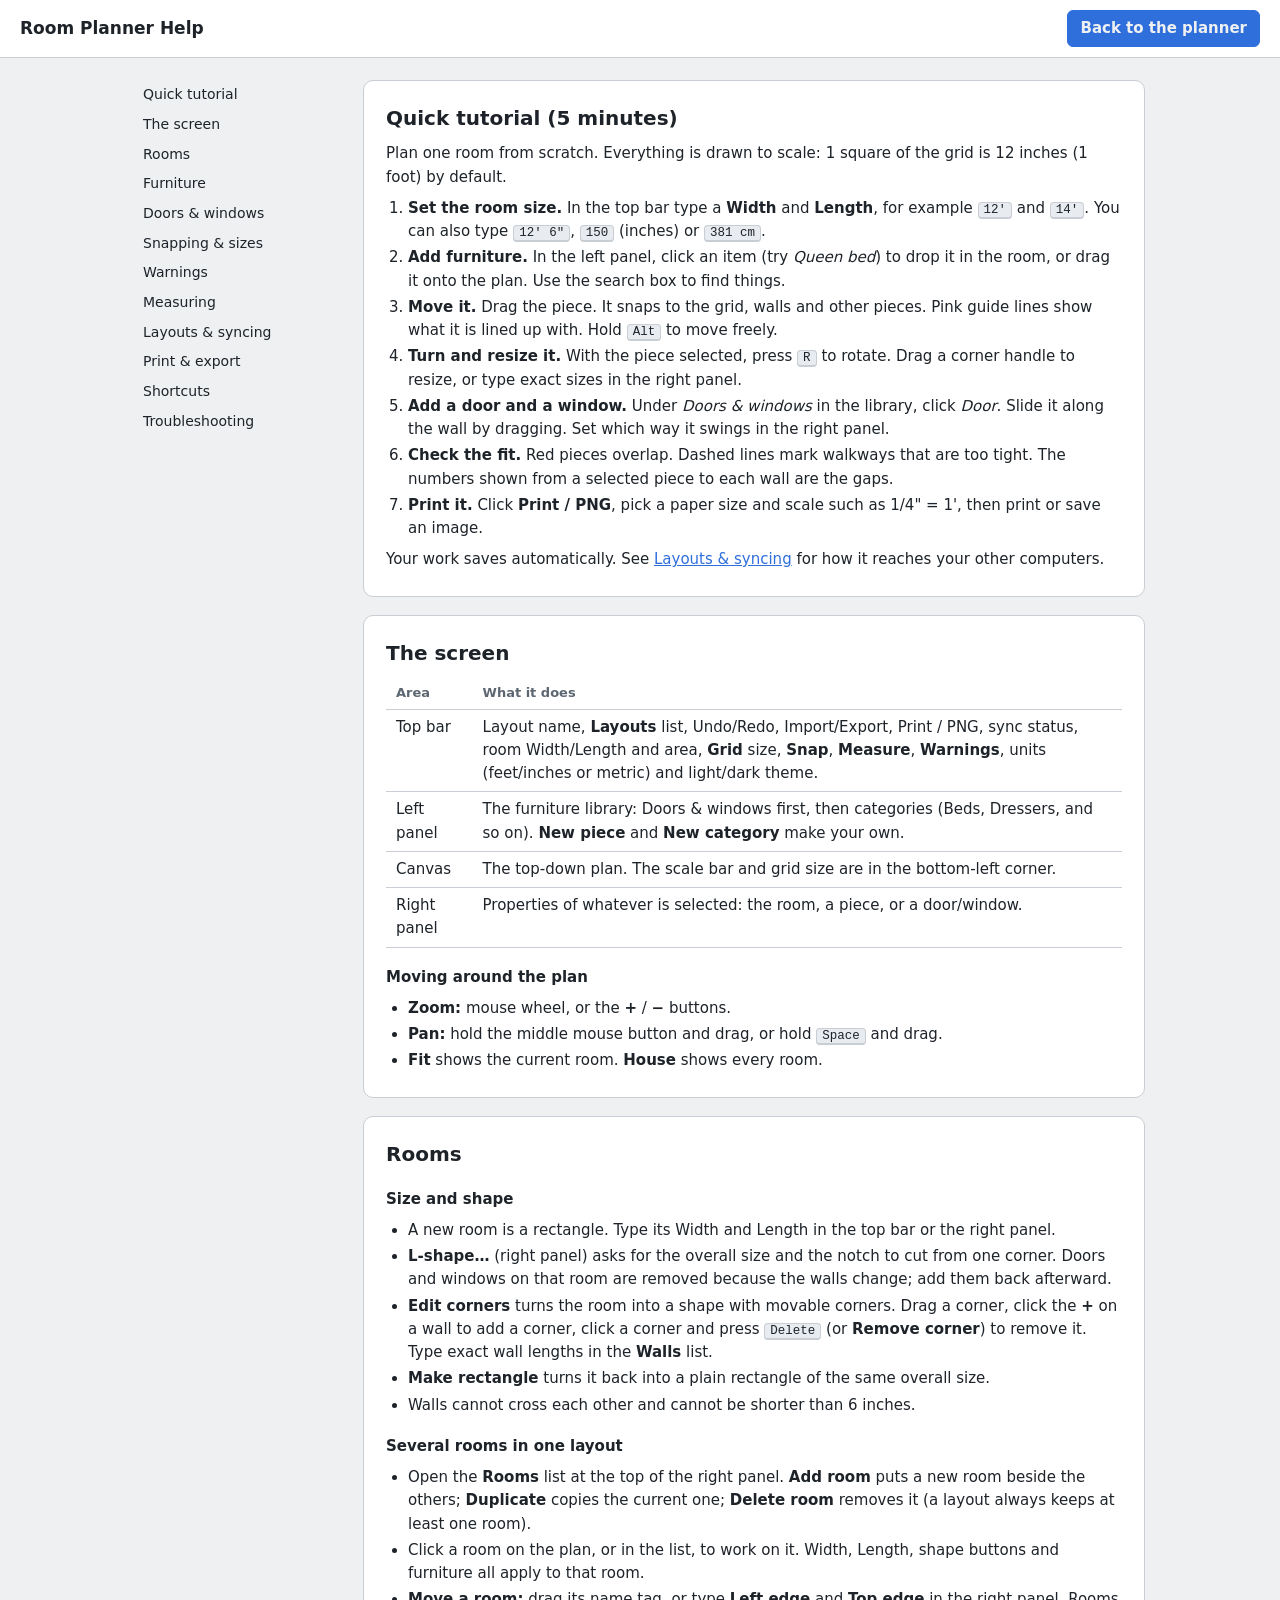
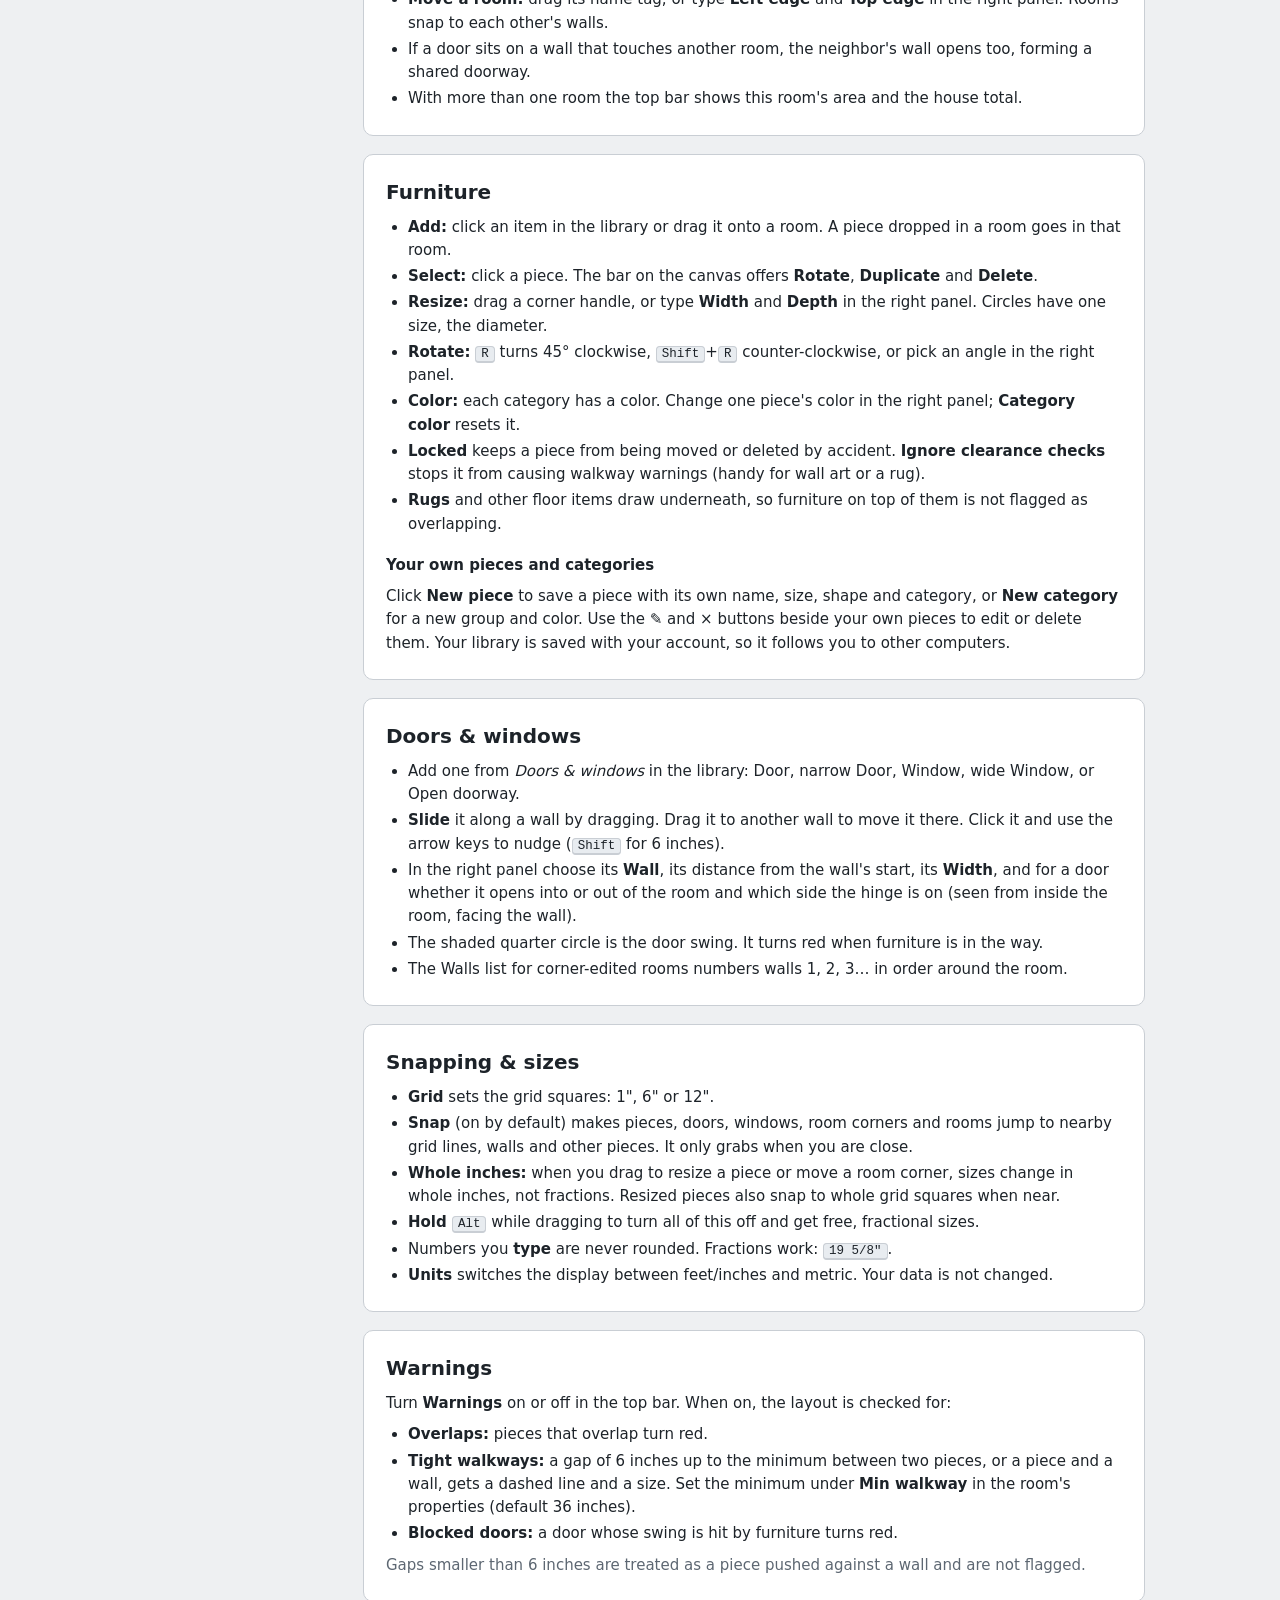
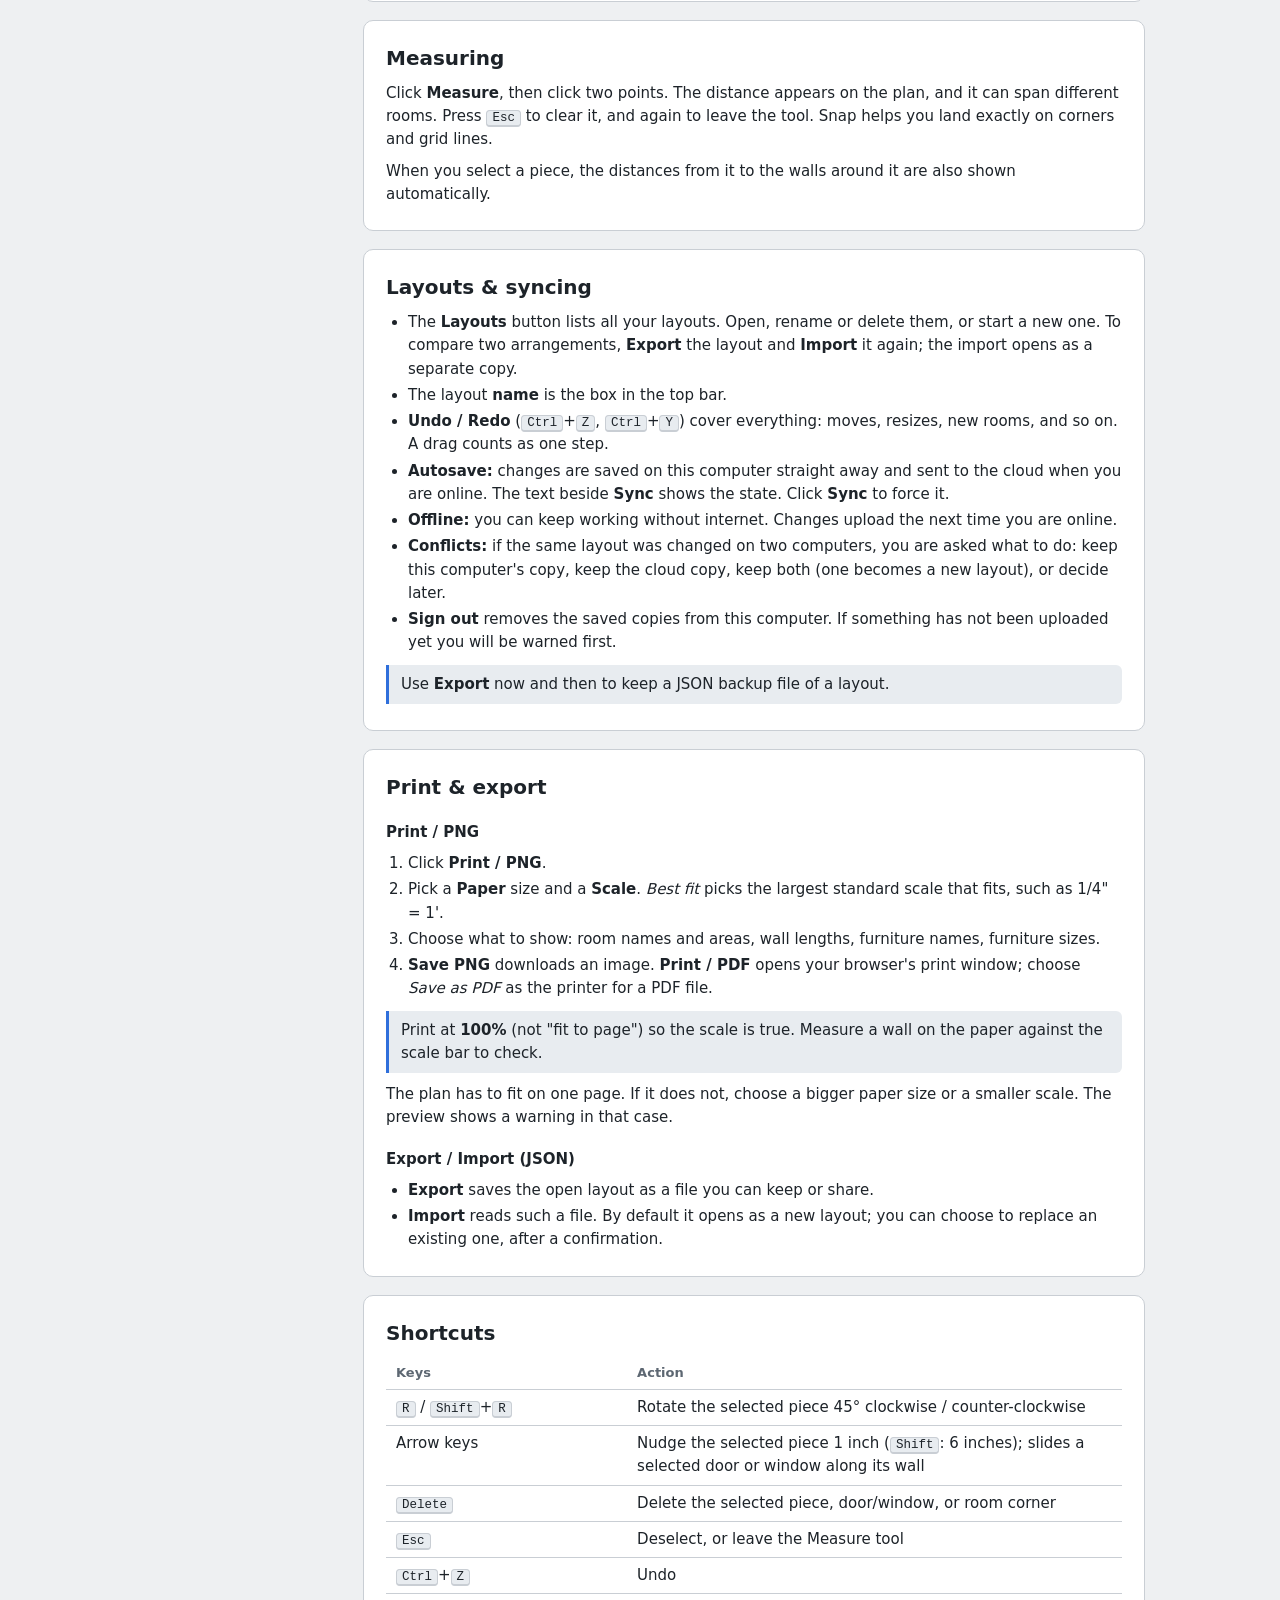
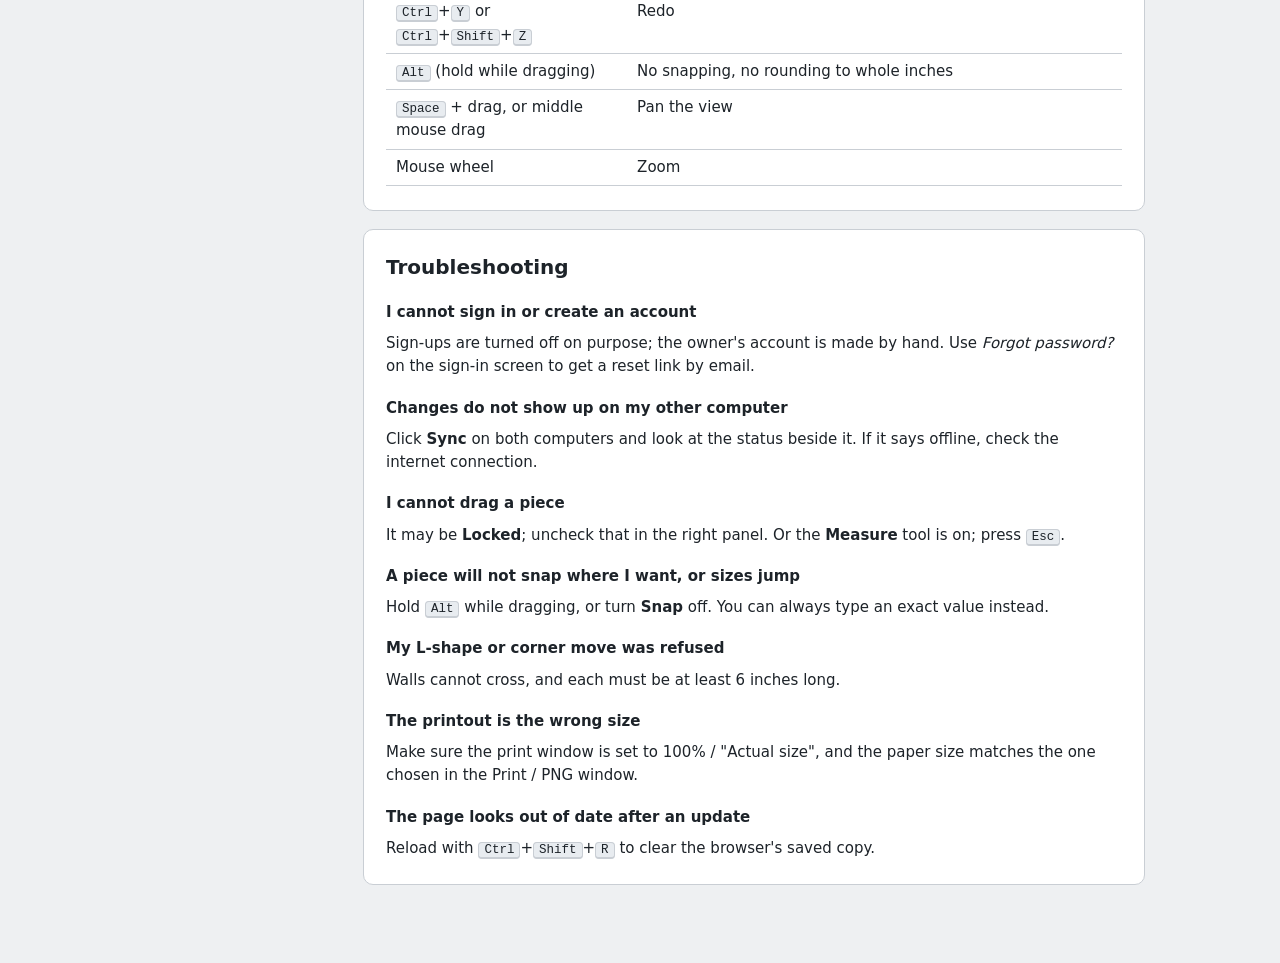
==== help.html @ 15997f12 "help added" ====
<!doctype html>
<html lang="en">
<head>
  <meta charset="utf-8">
  <meta name="viewport" content="width=device-width, initial-scale=1">
  <title>Room Planner Help</title>
  <link rel="icon" href="data:,">
  <style>
    :root {
      --bg: #eef0f2; --panel: #ffffff; --border: #c9ced4; --text: #1d2329; --muted: #5d6772;
      --accent: #2f6fdb; --code: #e8ecf0; color-scheme: light;
    }
    @media (prefers-color-scheme: dark) {
      :root:not([data-theme="light"]) {
        --bg: #14171a; --panel: #1e2327; --border: #39414a; --text: #e6e9ec; --muted: #9aa5b1;
        --accent: #6ea0ff; --code: #2b3238; color-scheme: dark;
      }
    }
    :root[data-theme="dark"] {
      --bg: #14171a; --panel: #1e2327; --border: #39414a; --text: #e6e9ec; --muted: #9aa5b1;
      --accent: #6ea0ff; --code: #2b3238; color-scheme: dark;
    }
    * { box-sizing: border-box; }
    html { scroll-behavior: smooth; }
    body { margin: 0; background: var(--bg); color: var(--text); font: 15px/1.55 system-ui, -apple-system, "Segoe UI", Roboto, sans-serif; }
    a { color: var(--accent); }
    header.top { position: sticky; top: 0; z-index: 2; display: flex; align-items: center; gap: 14px; padding: 10px 20px; background: var(--panel); border-bottom: 1px solid var(--border); }
    header.top h1 { font-size: 17px; margin: 0; flex: 1; }
    .back { padding: 6px 12px; border: 1px solid var(--accent); border-radius: 6px; text-decoration: none; background: var(--accent); color: var(--bg); font-weight: 600; }
    .layout { display: flex; gap: 28px; max-width: 1050px; margin: 0 auto; padding: 22px 20px 60px; align-items: flex-start; }
    nav { position: sticky; top: 70px; flex: 0 0 200px; font-size: 14px; }
    nav a { display: block; padding: 4px 8px; border-radius: 6px; text-decoration: none; color: var(--text); }
    nav a:hover { background: var(--panel); }
    main { flex: 1; min-width: 0; }
    section { background: var(--panel); border: 1px solid var(--border); border-radius: 10px; padding: 6px 22px 16px; margin-bottom: 18px; scroll-margin-top: 70px; }
    h2 { font-size: 20px; margin: 16px 0 6px; }
    h3 { font-size: 15px; margin: 18px 0 4px; }
    p { margin: 8px 0; }
    ul, ol { margin: 8px 0; padding-left: 22px; }
    li { margin: 3px 0; }
    kbd { background: var(--code); border: 1px solid var(--border); border-bottom-width: 2px; border-radius: 4px; padding: 0 5px; font: 12.5px ui-monospace, Consolas, monospace; }
    .tip { border-left: 3px solid var(--accent); background: var(--code); padding: 8px 12px; border-radius: 0 6px 6px 0; margin: 10px 0; }
    table { border-collapse: collapse; width: 100%; margin: 8px 0; }
    th, td { text-align: left; padding: 6px 10px; border-bottom: 1px solid var(--border); vertical-align: top; }
    th { color: var(--muted); font-weight: 600; font-size: 13px; }
    .muted { color: var(--muted); }
    @media (max-width: 800px) { nav { display: none; } .layout { padding: 14px 12px 40px; } section { padding: 4px 14px 12px; } }
  </style>
  <script>
    try { var t = localStorage.getItem('rp-theme'); if (t === 'light' || t === 'dark') document.documentElement.setAttribute('data-theme', t); } catch (e) { /* ignore */ }
  </script>
</head>
<body>
  <header class="top">
    <h1>Room Planner Help</h1>
    <a class="back" href="./">Back to the planner</a>
  </header>

  <div class="layout">
    <nav aria-label="Help sections">
      <a href="#tutorial">Quick tutorial</a>
      <a href="#screen">The screen</a>
      <a href="#rooms">Rooms</a>
      <a href="#furniture">Furniture</a>
      <a href="#openings">Doors &amp; windows</a>
      <a href="#snapping">Snapping &amp; sizes</a>
      <a href="#warnings">Warnings</a>
      <a href="#measure">Measuring</a>
      <a href="#layouts">Layouts &amp; syncing</a>
      <a href="#output">Print &amp; export</a>
      <a href="#keys">Shortcuts</a>
      <a href="#faq">Troubleshooting</a>
    </nav>

    <main>
      <section id="tutorial">
        <h2>Quick tutorial (5 minutes)</h2>
        <p>Plan one room from scratch. Everything is drawn to scale: 1 square of the grid is 12 inches (1 foot) by default.</p>
        <ol>
          <li><b>Set the room size.</b> In the top bar type a <b>Width</b> and <b>Length</b>, for example <kbd>12'</kbd> and <kbd>14'</kbd>. You can also type <kbd>12' 6"</kbd>, <kbd>150</kbd> (inches) or <kbd>381 cm</kbd>.</li>
          <li><b>Add furniture.</b> In the left panel, click an item (try <i>Queen bed</i>) to drop it in the room, or drag it onto the plan. Use the search box to find things.</li>
          <li><b>Move it.</b> Drag the piece. It snaps to the grid, walls and other pieces. Pink guide lines show what it is lined up with. Hold <kbd>Alt</kbd> to move freely.</li>
          <li><b>Turn and resize it.</b> With the piece selected, press <kbd>R</kbd> to rotate. Drag a corner handle to resize, or type exact sizes in the right panel.</li>
          <li><b>Add a door and a window.</b> Under <i>Doors &amp; windows</i> in the library, click <i>Door</i>. Slide it along the wall by dragging. Set which way it swings in the right panel.</li>
          <li><b>Check the fit.</b> Red pieces overlap. Dashed lines mark walkways that are too tight. The numbers shown from a selected piece to each wall are the gaps.</li>
          <li><b>Print it.</b> Click <b>Print / PNG</b>, pick a paper size and scale such as 1/4" = 1', then print or save an image.</li>
        </ol>
        <p>Your work saves automatically. See <a href="#layouts">Layouts &amp; syncing</a> for how it reaches your other computers.</p>
      </section>

      <section id="screen">
        <h2>The screen</h2>
        <table>
          <tr><th>Area</th><th>What it does</th></tr>
          <tr><td>Top bar</td><td>Layout name, <b>Layouts</b> list, Undo/Redo, Import/Export, Print / PNG, sync status, room Width/Length and area, <b>Grid</b> size, <b>Snap</b>, <b>Measure</b>, <b>Warnings</b>, units (feet/inches or metric) and light/dark theme.</td></tr>
          <tr><td>Left panel</td><td>The furniture library: Doors &amp; windows first, then categories (Beds, Dressers, and so on). <b>New piece</b> and <b>New category</b> make your own.</td></tr>
          <tr><td>Canvas</td><td>The top-down plan. The scale bar and grid size are in the bottom-left corner.</td></tr>
          <tr><td>Right panel</td><td>Properties of whatever is selected: the room, a piece, or a door/window.</td></tr>
        </table>
        <h3>Moving around the plan</h3>
        <ul>
          <li><b>Zoom:</b> mouse wheel, or the <b>+</b> / <b>&minus;</b> buttons.</li>
          <li><b>Pan:</b> hold the middle mouse button and drag, or hold <kbd>Space</kbd> and drag.</li>
          <li><b>Fit</b> shows the current room. <b>House</b> shows every room.</li>
        </ul>
      </section>

      <section id="rooms">
        <h2>Rooms</h2>
        <h3>Size and shape</h3>
        <ul>
          <li>A new room is a rectangle. Type its Width and Length in the top bar or the right panel.</li>
          <li><b>L-shape&hellip;</b> (right panel) asks for the overall size and the notch to cut from one corner. Doors and windows on that room are removed because the walls change; add them back afterward.</li>
          <li><b>Edit corners</b> turns the room into a shape with movable corners. Drag a corner, click the <b>+</b> on a wall to add a corner, click a corner and press <kbd>Delete</kbd> (or <b>Remove corner</b>) to remove it. Type exact wall lengths in the <b>Walls</b> list.</li>
          <li><b>Make rectangle</b> turns it back into a plain rectangle of the same overall size.</li>
          <li>Walls cannot cross each other and cannot be shorter than 6 inches.</li>
        </ul>
        <h3>Several rooms in one layout</h3>
        <ul>
          <li>Open the <b>Rooms</b> list at the top of the right panel. <b>Add room</b> puts a new room beside the others; <b>Duplicate</b> copies the current one; <b>Delete room</b> removes it (a layout always keeps at least one room).</li>
          <li>Click a room on the plan, or in the list, to work on it. Width, Length, shape buttons and furniture all apply to that room.</li>
          <li><b>Move a room:</b> drag its name tag, or type <b>Left edge</b> and <b>Top edge</b> in the right panel. Rooms snap to each other's walls.</li>
          <li>If a door sits on a wall that touches another room, the neighbor's wall opens too, forming a shared doorway.</li>
          <li>With more than one room the top bar shows this room's area and the house total.</li>
        </ul>
      </section>

      <section id="furniture">
        <h2>Furniture</h2>
        <ul>
          <li><b>Add:</b> click an item in the library or drag it onto a room. A piece dropped in a room goes in that room.</li>
          <li><b>Select:</b> click a piece. The bar on the canvas offers <b>Rotate</b>, <b>Duplicate</b> and <b>Delete</b>.</li>
          <li><b>Resize:</b> drag a corner handle, or type <b>Width</b> and <b>Depth</b> in the right panel. Circles have one size, the diameter.</li>
          <li><b>Rotate:</b> <kbd>R</kbd> turns 45&deg; clockwise, <kbd>Shift</kbd>+<kbd>R</kbd> counter-clockwise, or pick an angle in the right panel.</li>
          <li><b>Color:</b> each category has a color. Change one piece's color in the right panel; <b>Category color</b> resets it.</li>
          <li><b>Locked</b> keeps a piece from being moved or deleted by accident. <b>Ignore clearance checks</b> stops it from causing walkway warnings (handy for wall art or a rug).</li>
          <li><b>Rugs</b> and other floor items draw underneath, so furniture on top of them is not flagged as overlapping.</li>
        </ul>
        <h3>Your own pieces and categories</h3>
        <p>Click <b>New piece</b> to save a piece with its own name, size, shape and category, or <b>New category</b> for a new group and color. Use the &#x270E; and &times; buttons beside your own pieces to edit or delete them. Your library is saved with your account, so it follows you to other computers.</p>
      </section>

      <section id="openings">
        <h2>Doors &amp; windows</h2>
        <ul>
          <li>Add one from <i>Doors &amp; windows</i> in the library: Door, narrow Door, Window, wide Window, or Open doorway.</li>
          <li><b>Slide</b> it along a wall by dragging. Drag it to another wall to move it there. Click it and use the arrow keys to nudge (<kbd>Shift</kbd> for 6 inches).</li>
          <li>In the right panel choose its <b>Wall</b>, its distance from the wall's start, its <b>Width</b>, and for a door whether it opens into or out of the room and which side the hinge is on (seen from inside the room, facing the wall).</li>
          <li>The shaded quarter circle is the door swing. It turns red when furniture is in the way.</li>
          <li>The Walls list for corner-edited rooms numbers walls 1, 2, 3&hellip; in order around the room.</li>
        </ul>
      </section>

      <section id="snapping">
        <h2>Snapping &amp; sizes</h2>
        <ul>
          <li><b>Grid</b> sets the grid squares: 1", 6" or 12".</li>
          <li><b>Snap</b> (on by default) makes pieces, doors, windows, room corners and rooms jump to nearby grid lines, walls and other pieces. It only grabs when you are close.</li>
          <li><b>Whole inches:</b> when you drag to resize a piece or move a room corner, sizes change in whole inches, not fractions. Resized pieces also snap to whole grid squares when near.</li>
          <li><b>Hold <kbd>Alt</kbd></b> while dragging to turn all of this off and get free, fractional sizes.</li>
          <li>Numbers you <b>type</b> are never rounded. Fractions work: <kbd>19 5/8"</kbd>.</li>
          <li><b>Units</b> switches the display between feet/inches and metric. Your data is not changed.</li>
        </ul>
      </section>

      <section id="warnings">
        <h2>Warnings</h2>
        <p>Turn <b>Warnings</b> on or off in the top bar. When on, the layout is checked for:</p>
        <ul>
          <li><b>Overlaps:</b> pieces that overlap turn red.</li>
          <li><b>Tight walkways:</b> a gap of 6 inches up to the minimum between two pieces, or a piece and a wall, gets a dashed line and a size. Set the minimum under <b>Min walkway</b> in the room's properties (default 36 inches).</li>
          <li><b>Blocked doors:</b> a door whose swing is hit by furniture turns red.</li>
        </ul>
        <p class="muted">Gaps smaller than 6 inches are treated as a piece pushed against a wall and are not flagged.</p>
      </section>

      <section id="measure">
        <h2>Measuring</h2>
        <p>Click <b>Measure</b>, then click two points. The distance appears on the plan, and it can span different rooms. Press <kbd>Esc</kbd> to clear it, and again to leave the tool. Snap helps you land exactly on corners and grid lines.</p>
        <p>When you select a piece, the distances from it to the walls around it are also shown automatically.</p>
      </section>

      <section id="layouts">
        <h2>Layouts &amp; syncing</h2>
        <ul>
          <li>The <b>Layouts</b> button lists all your layouts. Open, rename or delete them, or start a new one. To compare two arrangements, <b>Export</b> the layout and <b>Import</b> it again; the import opens as a separate copy.</li>
          <li>The layout <b>name</b> is the box in the top bar.</li>
          <li><b>Undo / Redo</b> (<kbd>Ctrl</kbd>+<kbd>Z</kbd>, <kbd>Ctrl</kbd>+<kbd>Y</kbd>) cover everything: moves, resizes, new rooms, and so on. A drag counts as one step.</li>
          <li><b>Autosave:</b> changes are saved on this computer straight away and sent to the cloud when you are online. The text beside <b>Sync</b> shows the state. Click <b>Sync</b> to force it.</li>
          <li><b>Offline:</b> you can keep working without internet. Changes upload the next time you are online.</li>
          <li><b>Conflicts:</b> if the same layout was changed on two computers, you are asked what to do: keep this computer's copy, keep the cloud copy, keep both (one becomes a new layout), or decide later.</li>
          <li><b>Sign out</b> removes the saved copies from this computer. If something has not been uploaded yet you will be warned first.</li>
        </ul>
        <div class="tip">Use <b>Export</b> now and then to keep a JSON backup file of a layout.</div>
      </section>

      <section id="output">
        <h2>Print &amp; export</h2>
        <h3>Print / PNG</h3>
        <ol>
          <li>Click <b>Print / PNG</b>.</li>
          <li>Pick a <b>Paper</b> size and a <b>Scale</b>. <i>Best fit</i> picks the largest standard scale that fits, such as 1/4" = 1'.</li>
          <li>Choose what to show: room names and areas, wall lengths, furniture names, furniture sizes.</li>
          <li><b>Save PNG</b> downloads an image. <b>Print / PDF</b> opens your browser's print window; choose <i>Save as PDF</i> as the printer for a PDF file.</li>
        </ol>
        <div class="tip">Print at <b>100%</b> (not "fit to page") so the scale is true. Measure a wall on the paper against the scale bar to check.</div>
        <p>The plan has to fit on one page. If it does not, choose a bigger paper size or a smaller scale. The preview shows a warning in that case.</p>
        <h3>Export / Import (JSON)</h3>
        <ul>
          <li><b>Export</b> saves the open layout as a file you can keep or share.</li>
          <li><b>Import</b> reads such a file. By default it opens as a new layout; you can choose to replace an existing one, after a confirmation.</li>
        </ul>
      </section>

      <section id="keys">
        <h2>Shortcuts</h2>
        <table>
          <tr><th>Keys</th><th>Action</th></tr>
          <tr><td><kbd>R</kbd> / <kbd>Shift</kbd>+<kbd>R</kbd></td><td>Rotate the selected piece 45&deg; clockwise / counter-clockwise</td></tr>
          <tr><td>Arrow keys</td><td>Nudge the selected piece 1 inch (<kbd>Shift</kbd>: 6 inches); slides a selected door or window along its wall</td></tr>
          <tr><td><kbd>Delete</kbd></td><td>Delete the selected piece, door/window, or room corner</td></tr>
          <tr><td><kbd>Esc</kbd></td><td>Deselect, or leave the Measure tool</td></tr>
          <tr><td><kbd>Ctrl</kbd>+<kbd>Z</kbd></td><td>Undo</td></tr>
          <tr><td><kbd>Ctrl</kbd>+<kbd>Y</kbd> or <kbd>Ctrl</kbd>+<kbd>Shift</kbd>+<kbd>Z</kbd></td><td>Redo</td></tr>
          <tr><td><kbd>Alt</kbd> (hold while dragging)</td><td>No snapping, no rounding to whole inches</td></tr>
          <tr><td><kbd>Space</kbd> + drag, or middle mouse drag</td><td>Pan the view</td></tr>
          <tr><td>Mouse wheel</td><td>Zoom</td></tr>
        </table>
      </section>

      <section id="faq">
        <h2>Troubleshooting</h2>
        <h3>I cannot sign in or create an account</h3>
        <p>Sign-ups are turned off on purpose; the owner's account is made by hand. Use <i>Forgot password?</i> on the sign-in screen to get a reset link by email.</p>
        <h3>Changes do not show up on my other computer</h3>
        <p>Click <b>Sync</b> on both computers and look at the status beside it. If it says offline, check the internet connection.</p>
        <h3>I cannot drag a piece</h3>
        <p>It may be <b>Locked</b>; uncheck that in the right panel. Or the <b>Measure</b> tool is on; press <kbd>Esc</kbd>.</p>
        <h3>A piece will not snap where I want, or sizes jump</h3>
        <p>Hold <kbd>Alt</kbd> while dragging, or turn <b>Snap</b> off. You can always type an exact value instead.</p>
        <h3>My L-shape or corner move was refused</h3>
        <p>Walls cannot cross, and each must be at least 6 inches long.</p>
        <h3>The printout is the wrong size</h3>
        <p>Make sure the print window is set to 100% / "Actual size", and the paper size matches the one chosen in the Print / PNG window.</p>
        <h3>The page looks out of date after an update</h3>
        <p>Reload with <kbd>Ctrl</kbd>+<kbd>Shift</kbd>+<kbd>R</kbd> to clear the browser's saved copy.</p>
      </section>
    </main>
  </div>
</body>
</html>
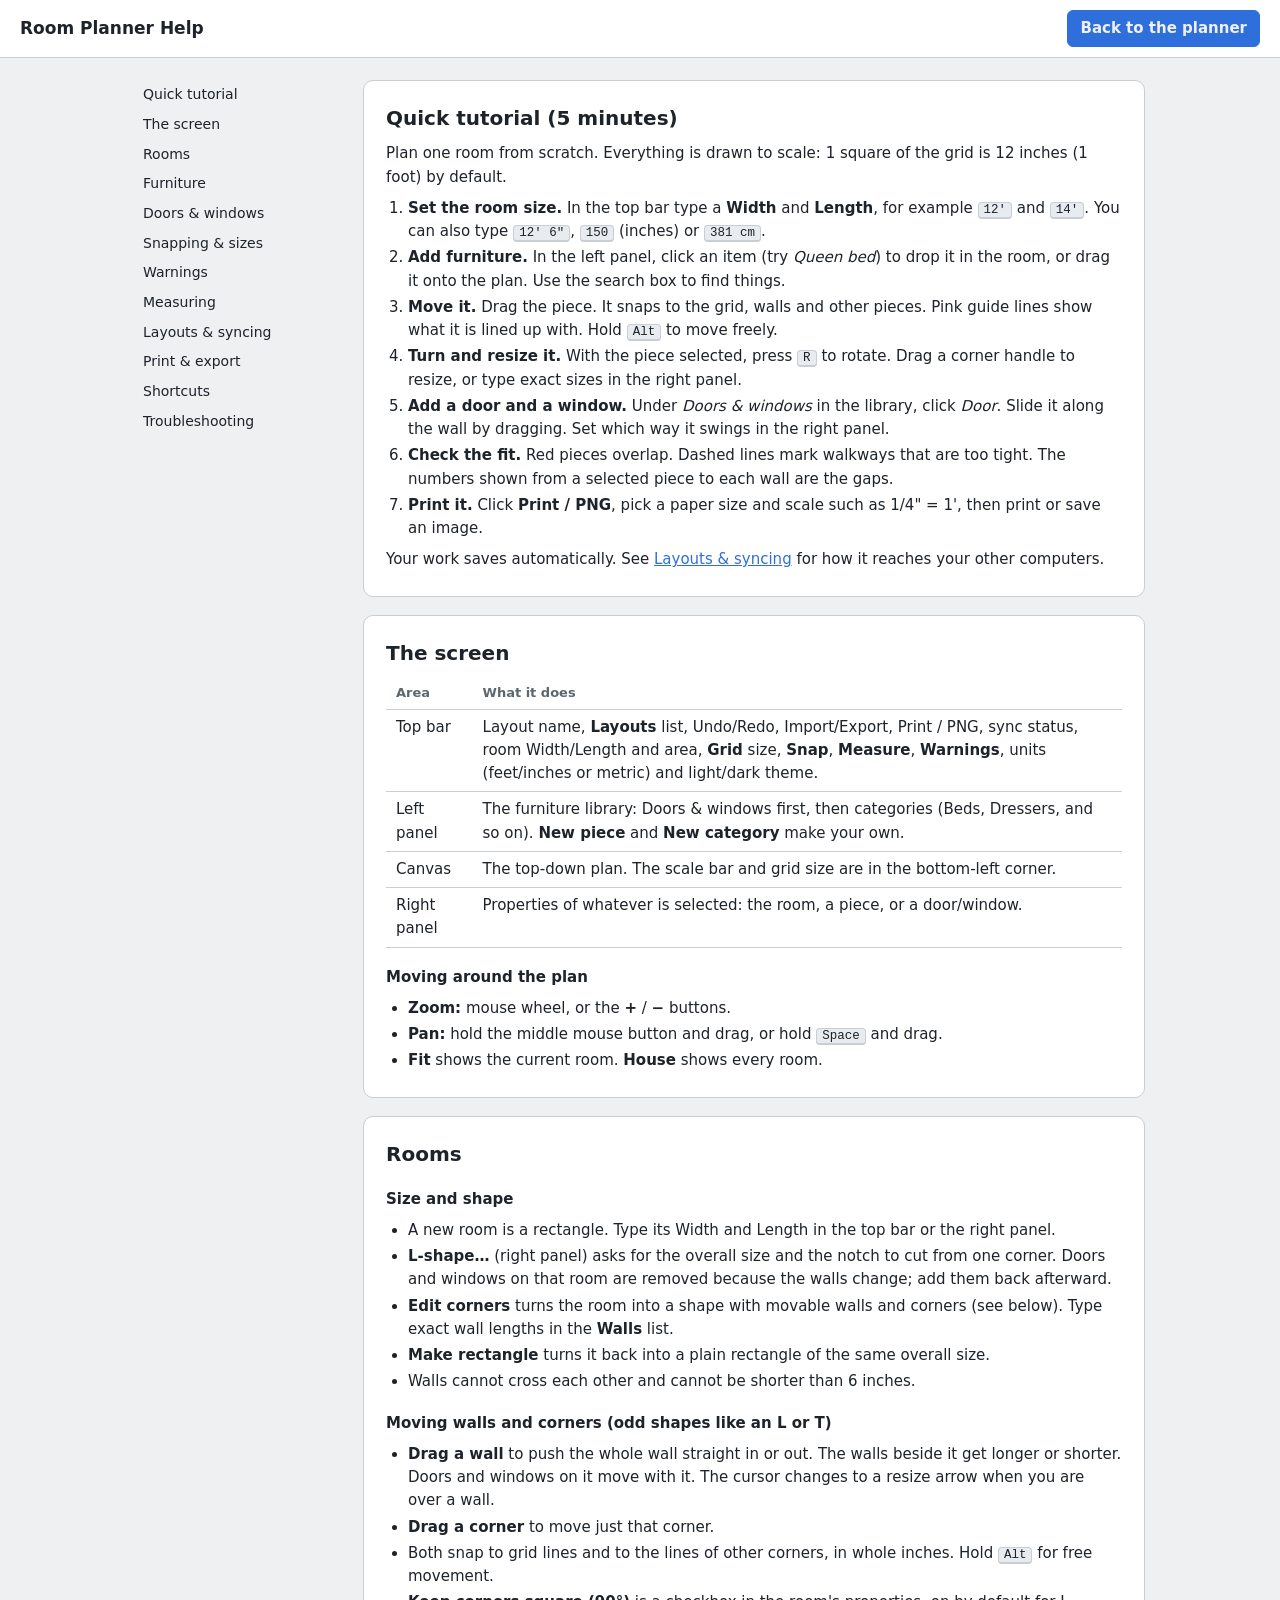
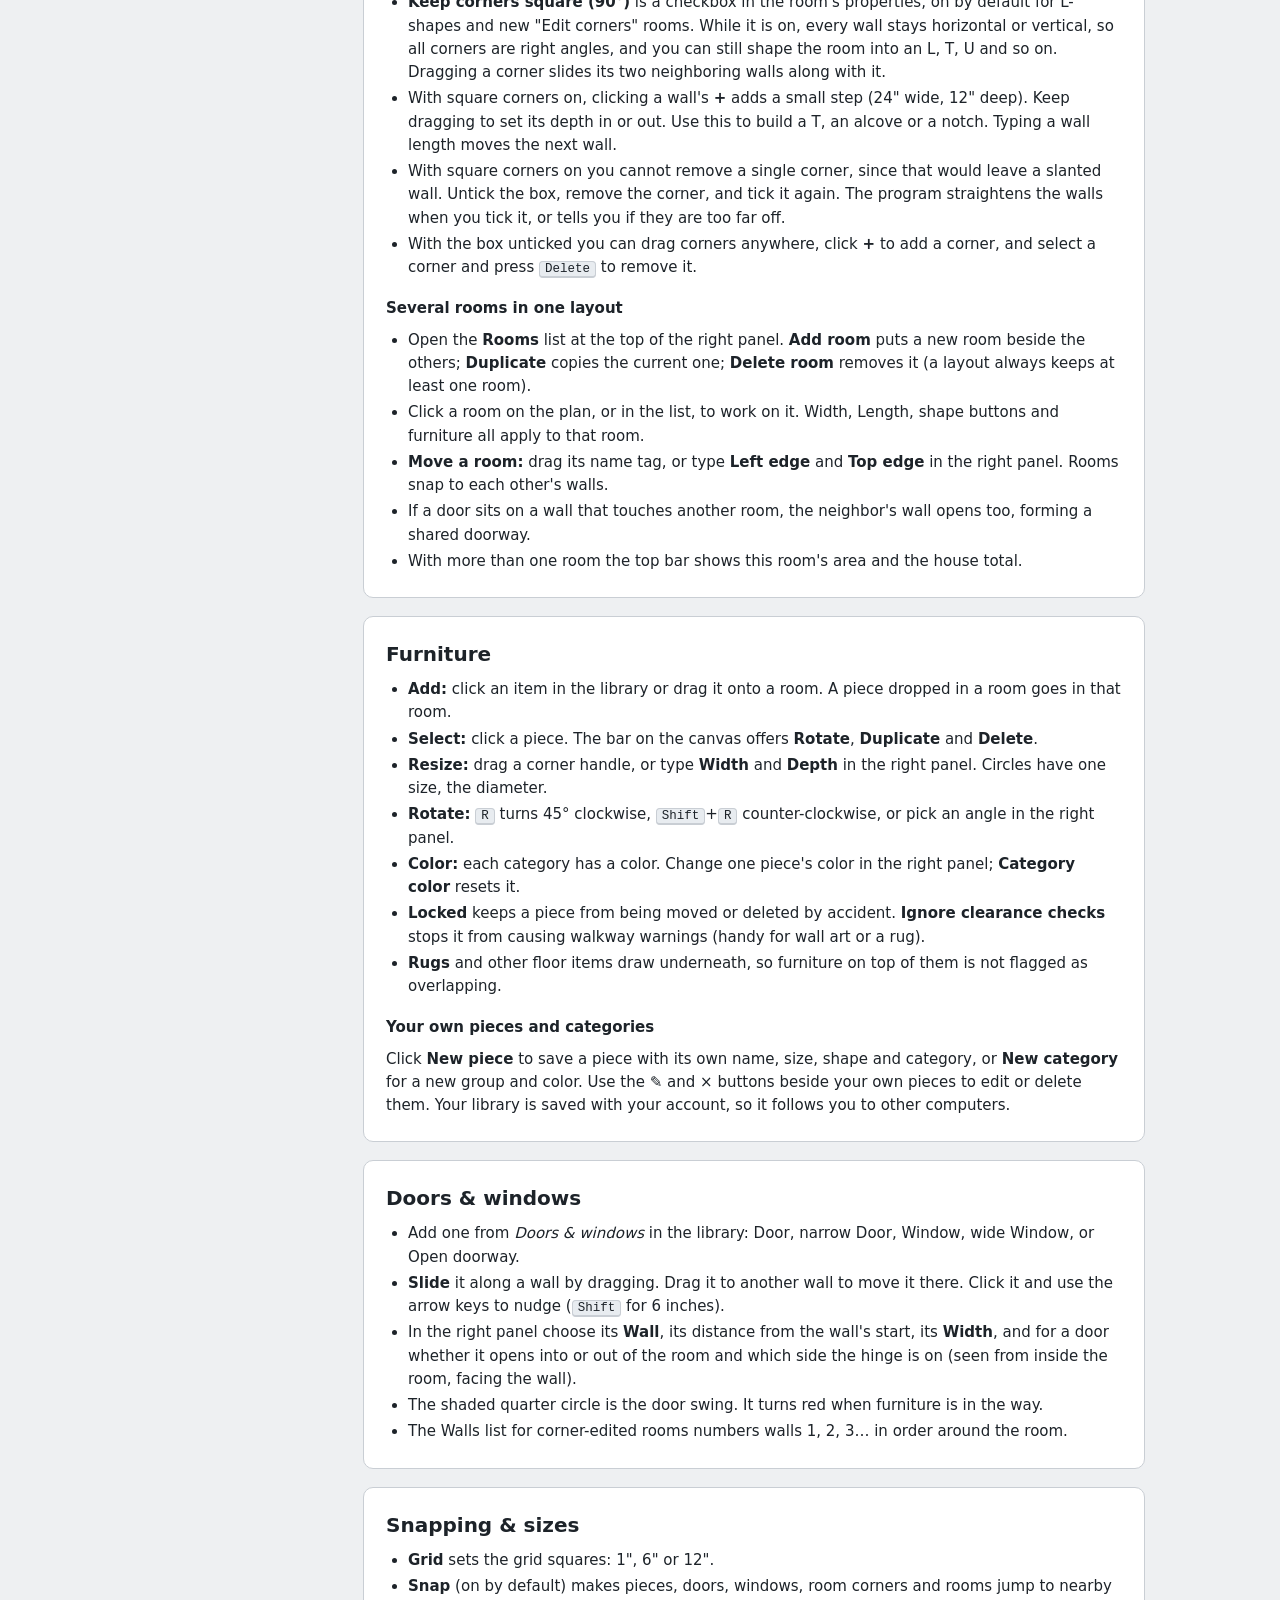
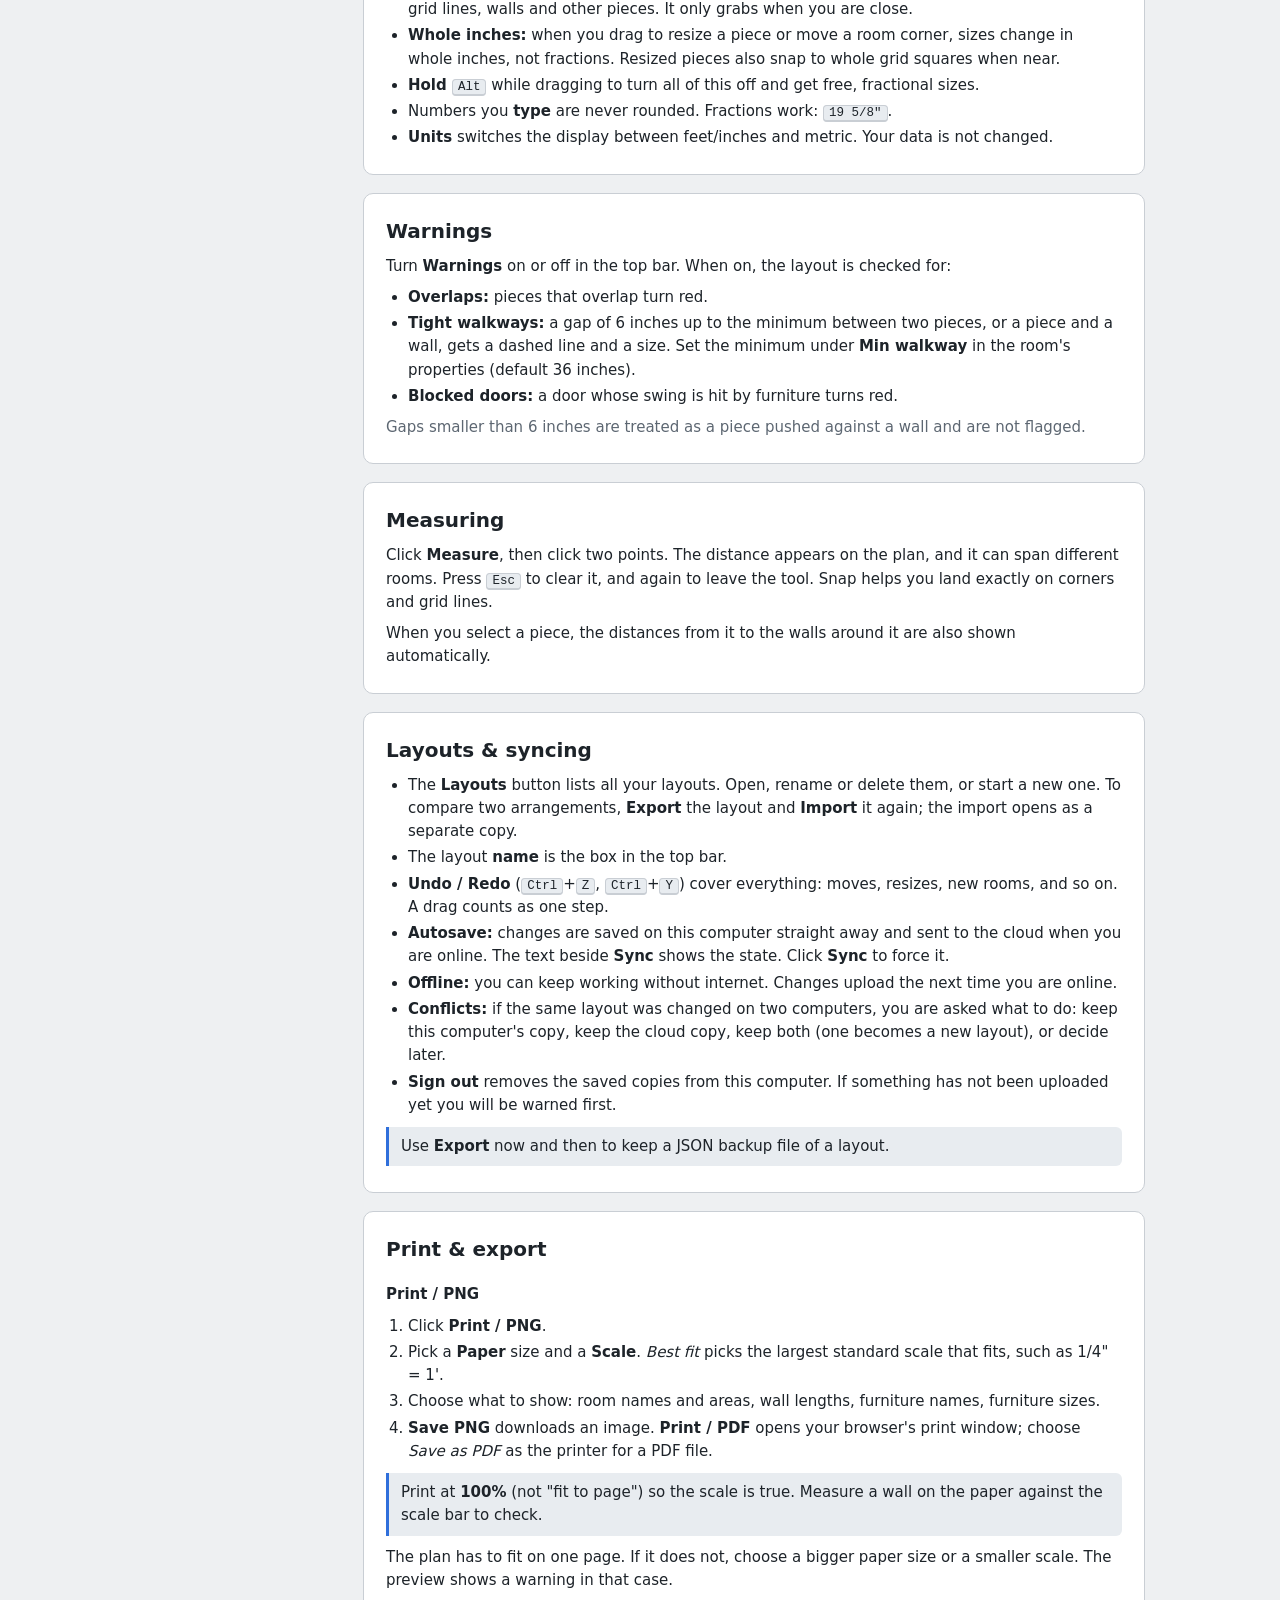
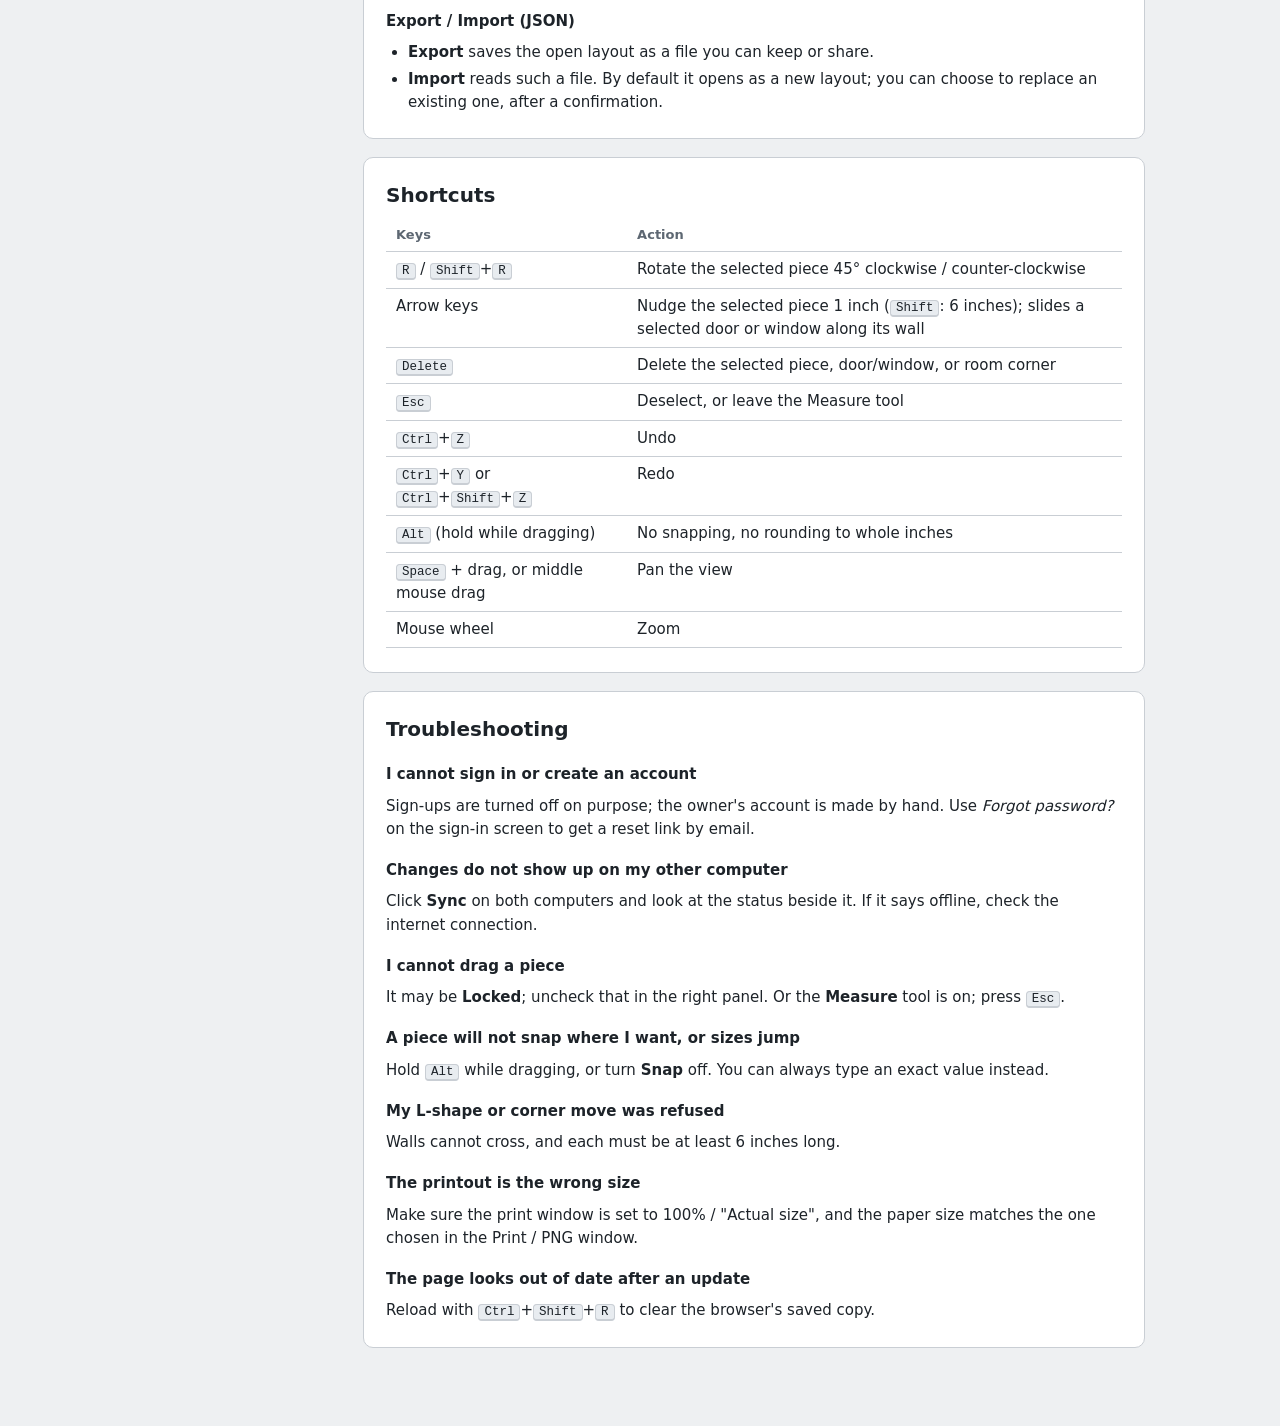
==== commit f7edbee1: "square corners" ====
--- a/help.html
+++ b/help.html
@@ -111,9 +111,19 @@
         <ul>
           <li>A new room is a rectangle. Type its Width and Length in the top bar or the right panel.</li>
           <li><b>L-shape&hellip;</b> (right panel) asks for the overall size and the notch to cut from one corner. Doors and windows on that room are removed because the walls change; add them back afterward.</li>
-          <li><b>Edit corners</b> turns the room into a shape with movable corners. Drag a corner, click the <b>+</b> on a wall to add a corner, click a corner and press <kbd>Delete</kbd> (or <b>Remove corner</b>) to remove it. Type exact wall lengths in the <b>Walls</b> list.</li>
+          <li><b>Edit corners</b> turns the room into a shape with movable walls and corners (see below). Type exact wall lengths in the <b>Walls</b> list.</li>
           <li><b>Make rectangle</b> turns it back into a plain rectangle of the same overall size.</li>
           <li>Walls cannot cross each other and cannot be shorter than 6 inches.</li>
+        </ul>
+        <h3>Moving walls and corners (odd shapes like an L or T)</h3>
+        <ul>
+          <li><b>Drag a wall</b> to push the whole wall straight in or out. The walls beside it get longer or shorter. Doors and windows on it move with it. The cursor changes to a resize arrow when you are over a wall.</li>
+          <li><b>Drag a corner</b> to move just that corner.</li>
+          <li>Both snap to grid lines and to the lines of other corners, in whole inches. Hold <kbd>Alt</kbd> for free movement.</li>
+          <li><b>Keep corners square (90&deg;)</b> is a checkbox in the room's properties, on by default for L-shapes and new "Edit corners" rooms. While it is on, every wall stays horizontal or vertical, so all corners are right angles, and you can still shape the room into an L, T, U and so on. Dragging a corner slides its two neighboring walls along with it.</li>
+          <li>With square corners on, clicking a wall's <b>+</b> adds a small step (24" wide, 12" deep). Keep dragging to set its depth in or out. Use this to build a T, an alcove or a notch. Typing a wall length moves the next wall.</li>
+          <li>With square corners on you cannot remove a single corner, since that would leave a slanted wall. Untick the box, remove the corner, and tick it again. The program straightens the walls when you tick it, or tells you if they are too far off.</li>
+          <li>With the box unticked you can drag corners anywhere, click <b>+</b> to add a corner, and select a corner and press <kbd>Delete</kbd> to remove it.</li>
         </ul>
         <h3>Several rooms in one layout</h3>
         <ul>
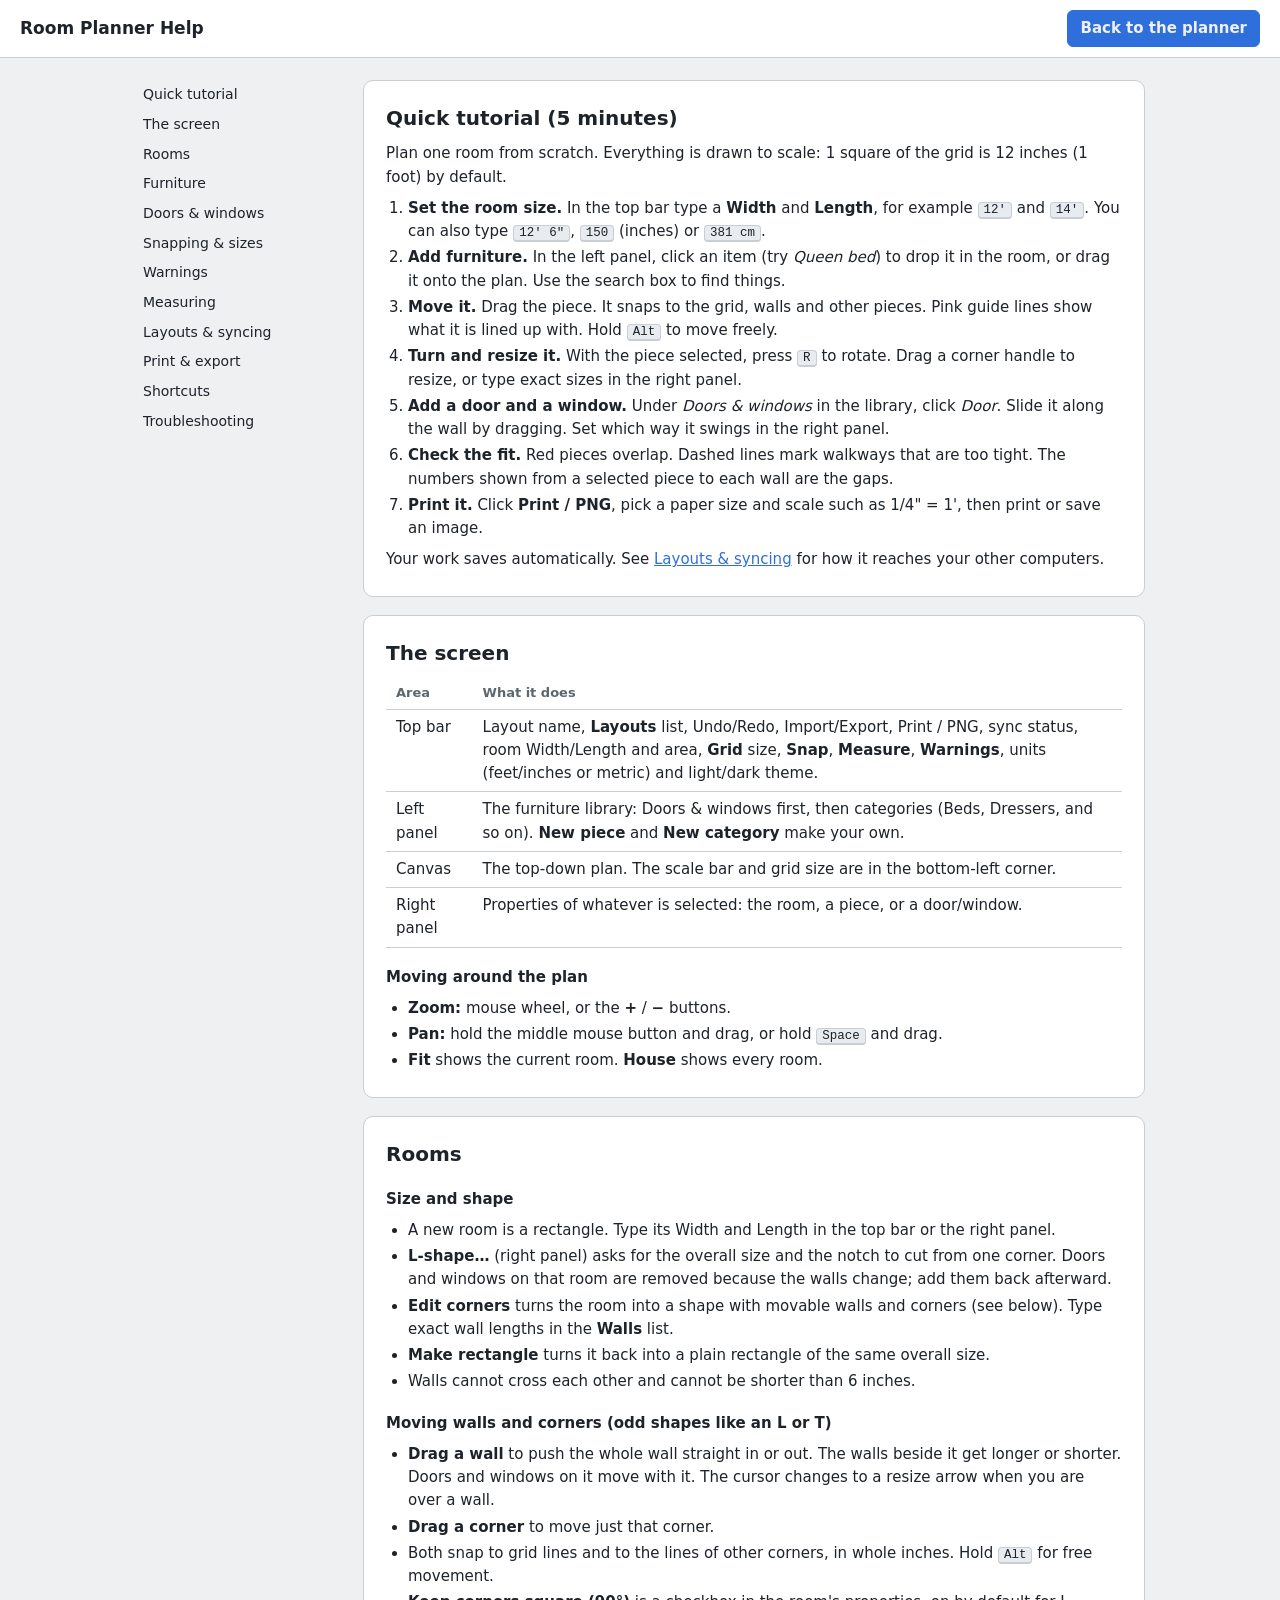
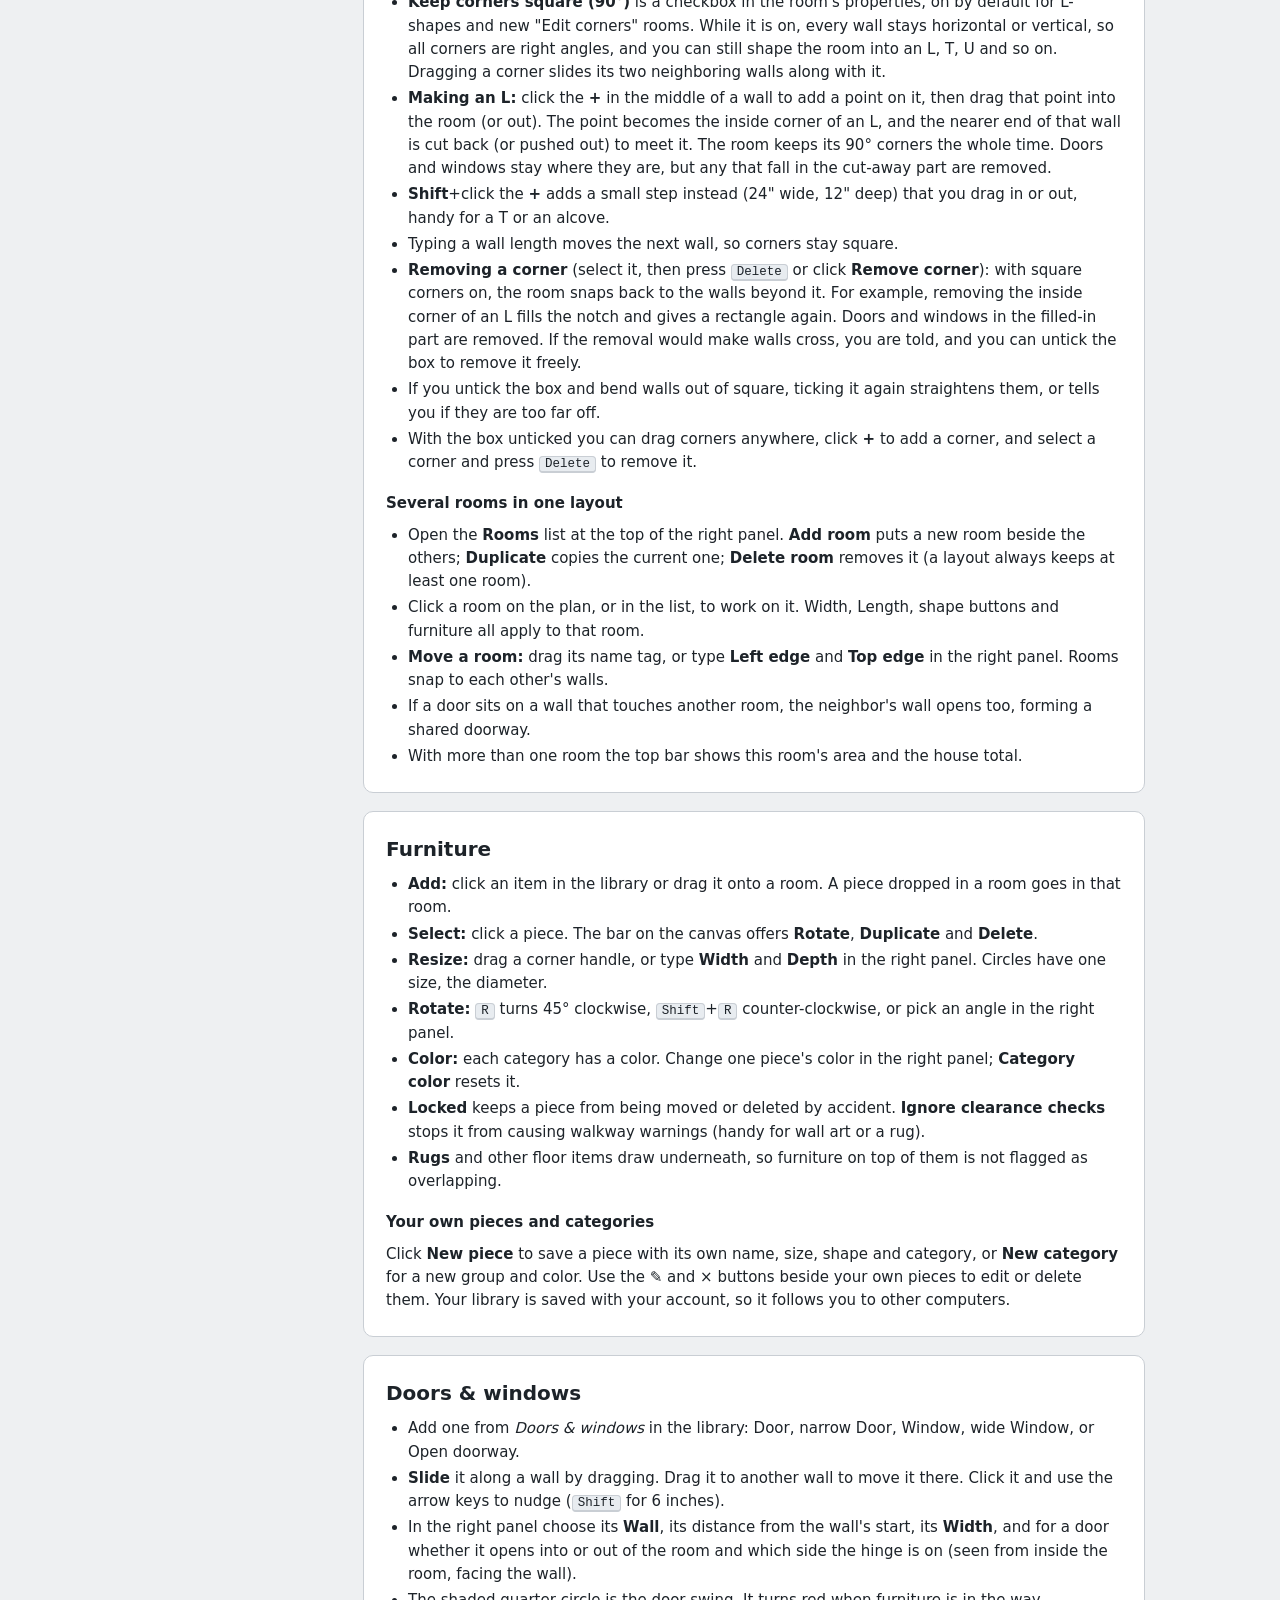
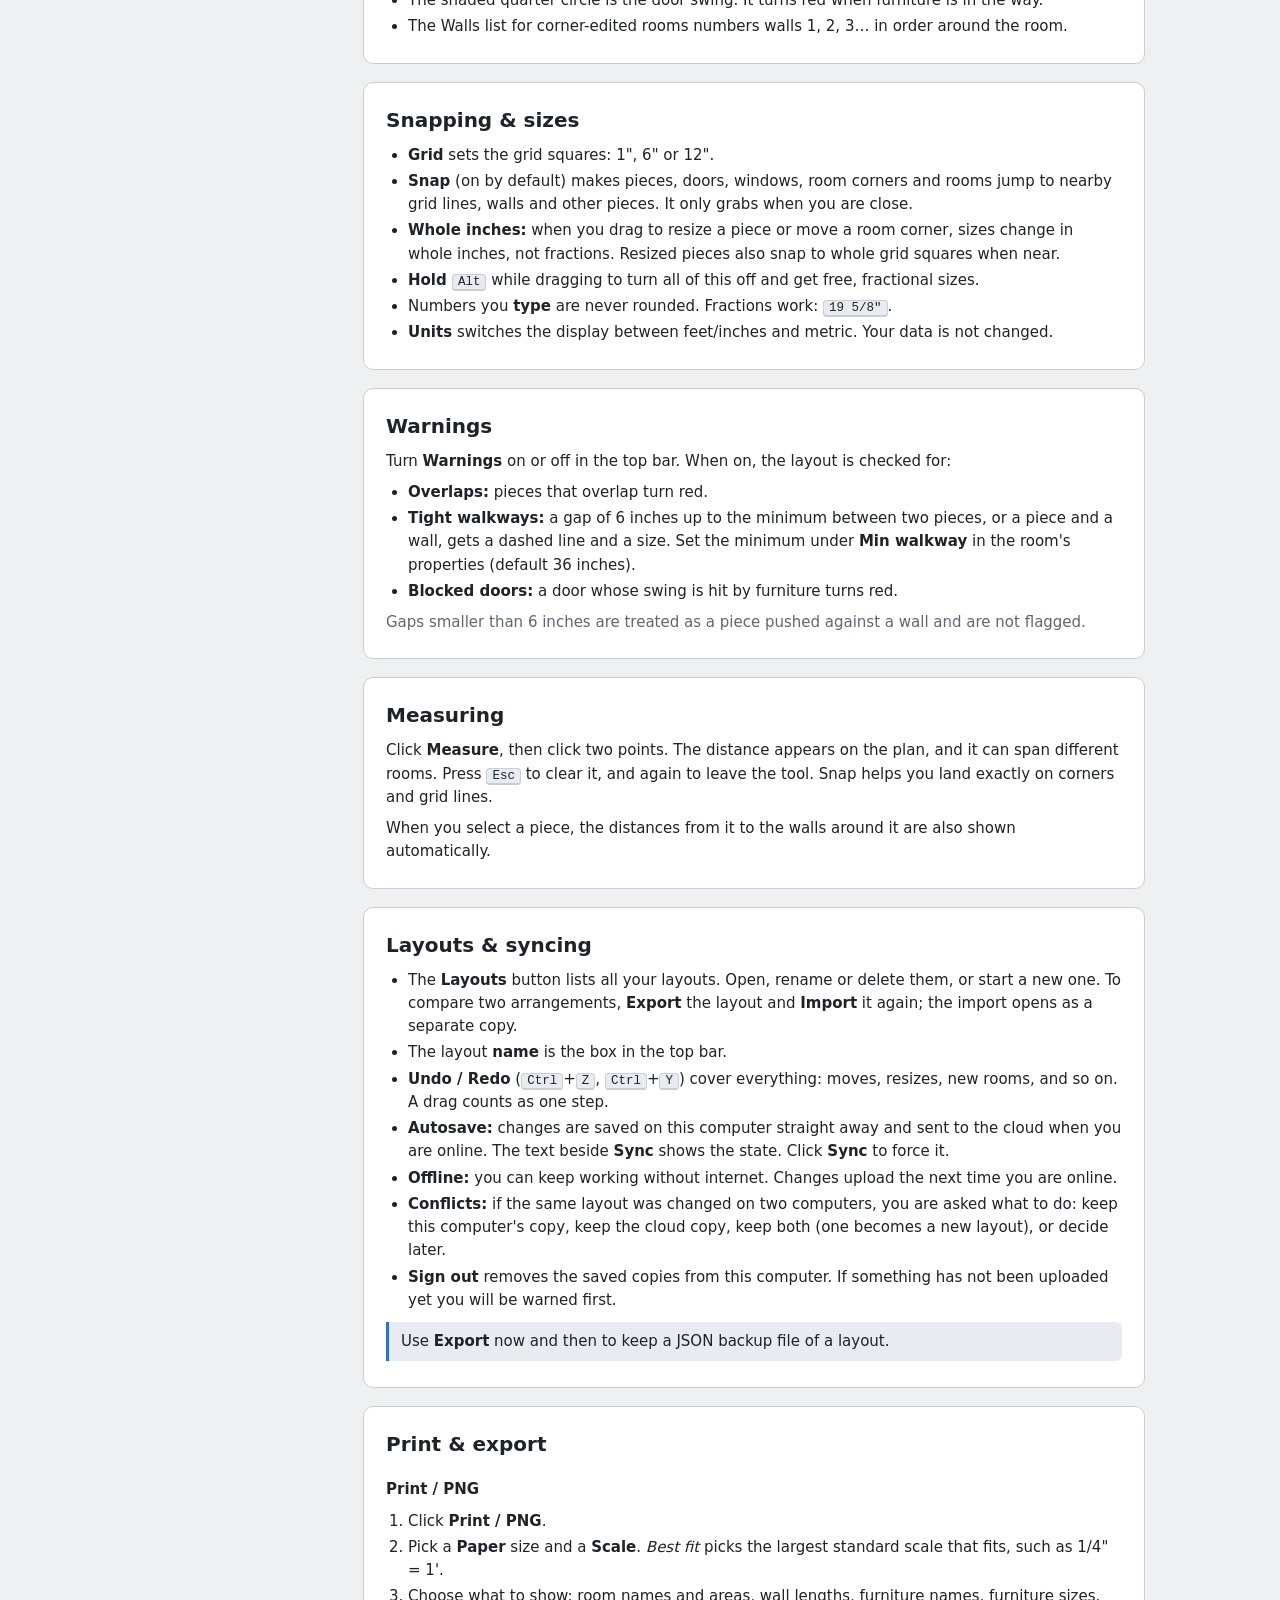
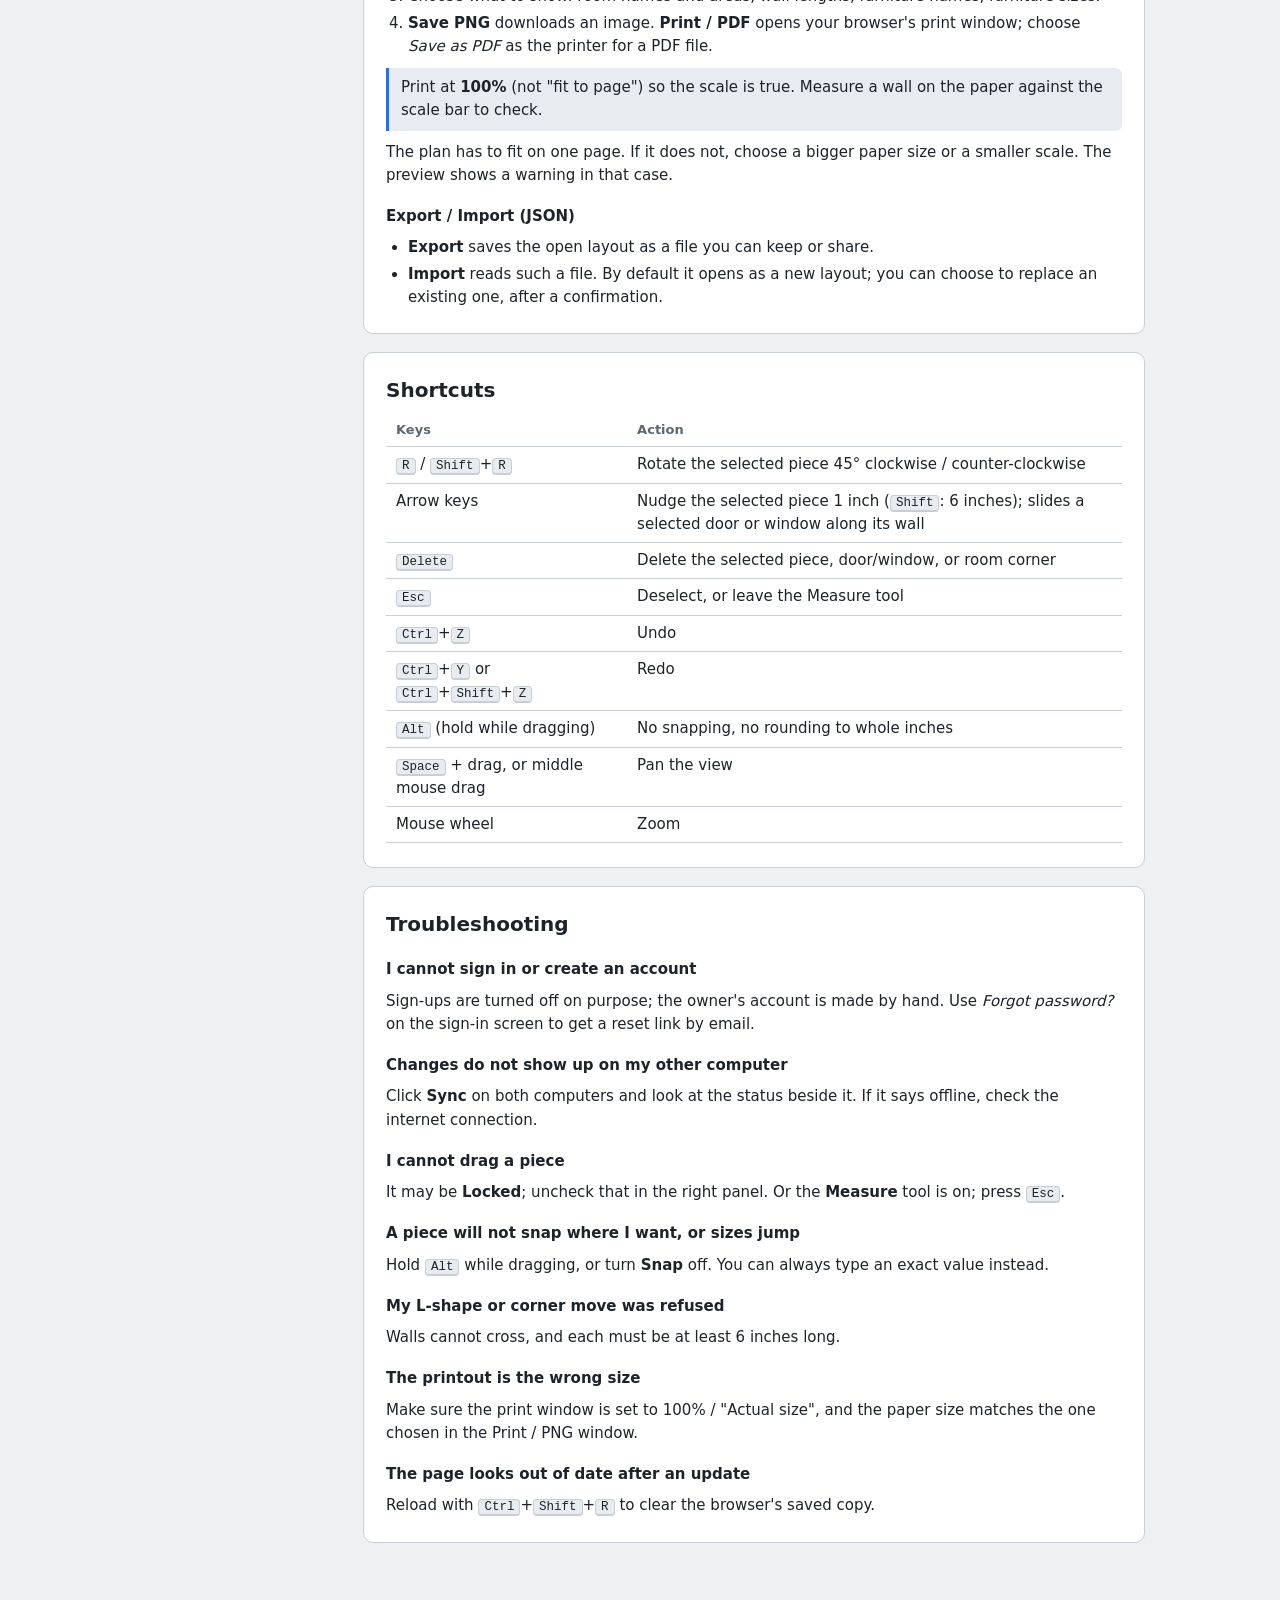
==== commit 437398ce: "walls snap to whole inches" ====
--- a/help.html
+++ b/help.html
@@ -121,8 +121,11 @@
           <li><b>Drag a corner</b> to move just that corner.</li>
           <li>Both snap to grid lines and to the lines of other corners, in whole inches. Hold <kbd>Alt</kbd> for free movement.</li>
           <li><b>Keep corners square (90&deg;)</b> is a checkbox in the room's properties, on by default for L-shapes and new "Edit corners" rooms. While it is on, every wall stays horizontal or vertical, so all corners are right angles, and you can still shape the room into an L, T, U and so on. Dragging a corner slides its two neighboring walls along with it.</li>
-          <li>With square corners on, clicking a wall's <b>+</b> adds a small step (24" wide, 12" deep). Keep dragging to set its depth in or out. Use this to build a T, an alcove or a notch. Typing a wall length moves the next wall.</li>
-          <li>With square corners on you cannot remove a single corner, since that would leave a slanted wall. Untick the box, remove the corner, and tick it again. The program straightens the walls when you tick it, or tells you if they are too far off.</li>
+          <li><b>Making an L:</b> click the <b>+</b> in the middle of a wall to add a point on it, then drag that point into the room (or out). The point becomes the inside corner of an L, and the nearer end of that wall is cut back (or pushed out) to meet it. The room keeps its 90&deg; corners the whole time. Doors and windows stay where they are, but any that fall in the cut-away part are removed.</li>
+          <li><b>Shift</b>+click the <b>+</b> adds a small step instead (24" wide, 12" deep) that you drag in or out, handy for a T or an alcove.</li>
+          <li>Typing a wall length moves the next wall, so corners stay square.</li>
+          <li><b>Removing a corner</b> (select it, then press <kbd>Delete</kbd> or click <b>Remove corner</b>): with square corners on, the room snaps back to the walls beyond it. For example, removing the inside corner of an L fills the notch and gives a rectangle again. Doors and windows in the filled-in part are removed. If the removal would make walls cross, you are told, and you can untick the box to remove it freely.</li>
+          <li>If you untick the box and bend walls out of square, ticking it again straightens them, or tells you if they are too far off.</li>
           <li>With the box unticked you can drag corners anywhere, click <b>+</b> to add a corner, and select a corner and press <kbd>Delete</kbd> to remove it.</li>
         </ul>
         <h3>Several rooms in one layout</h3>
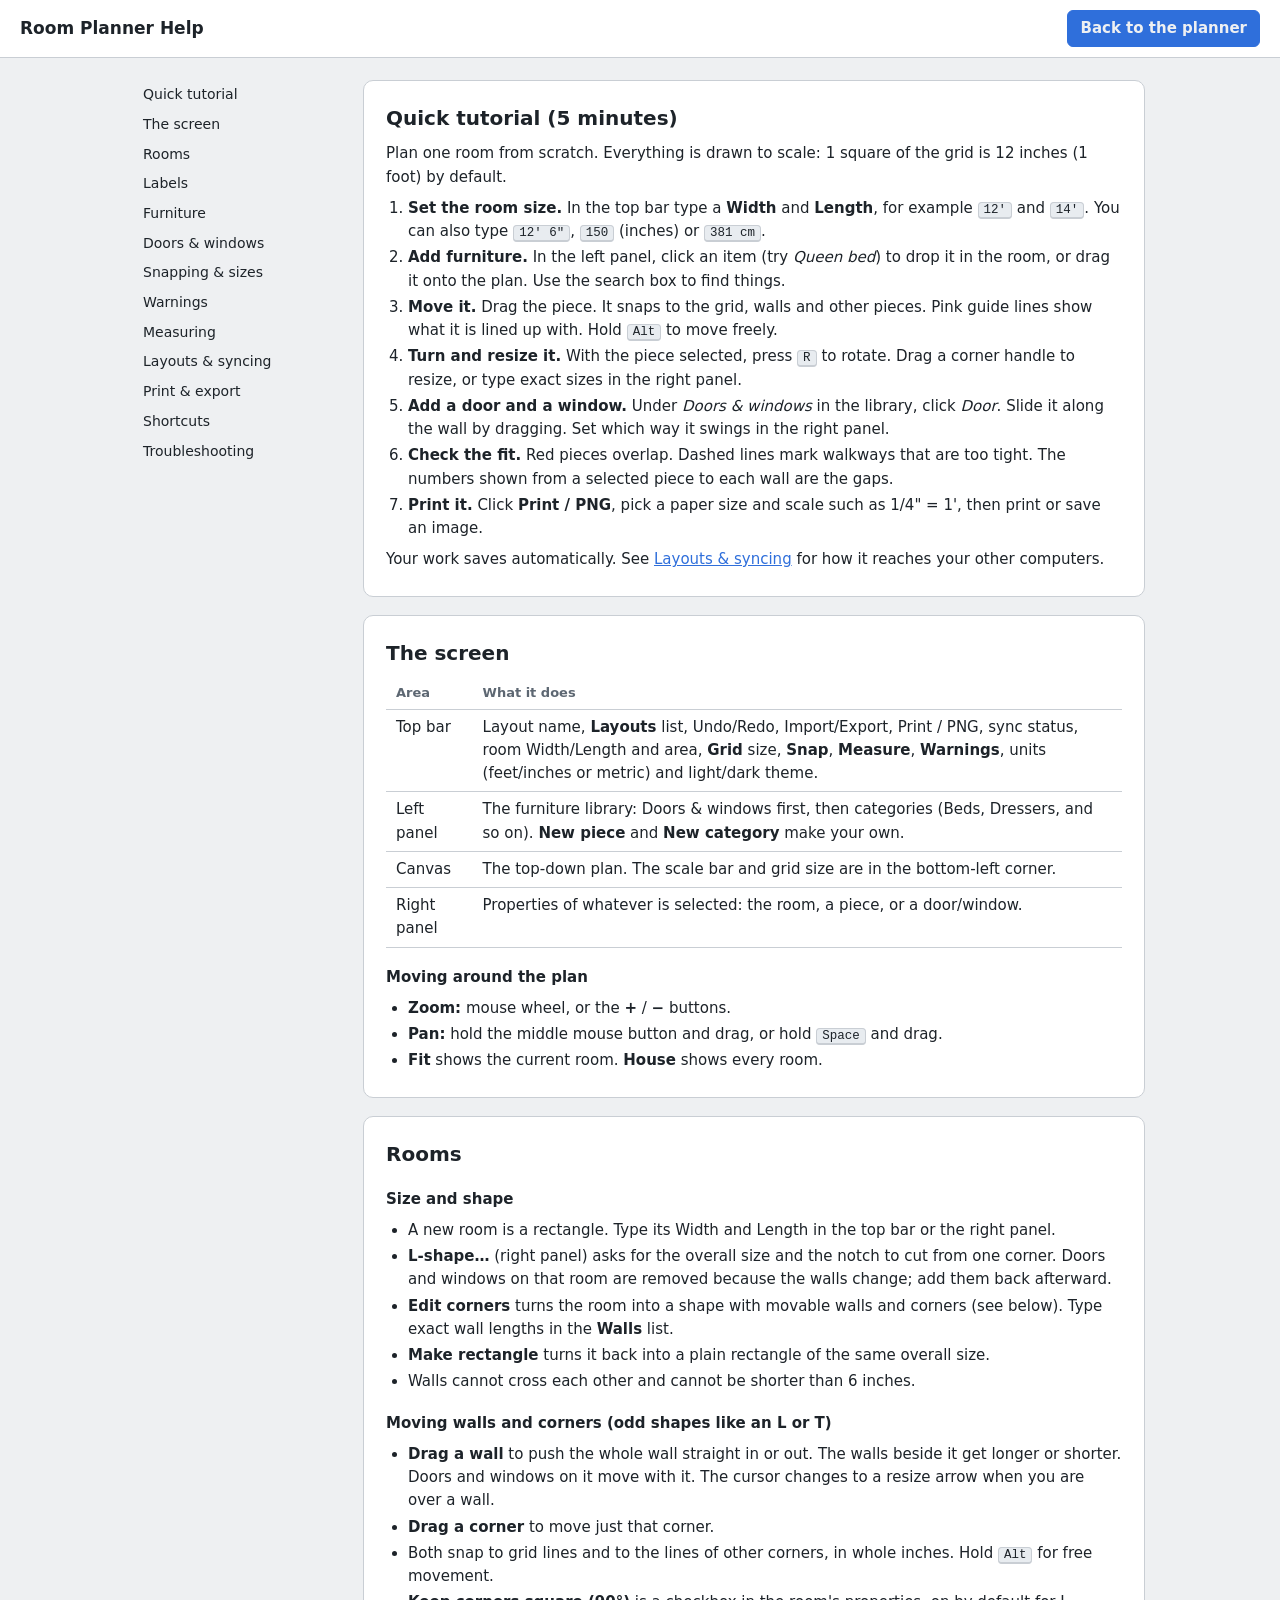
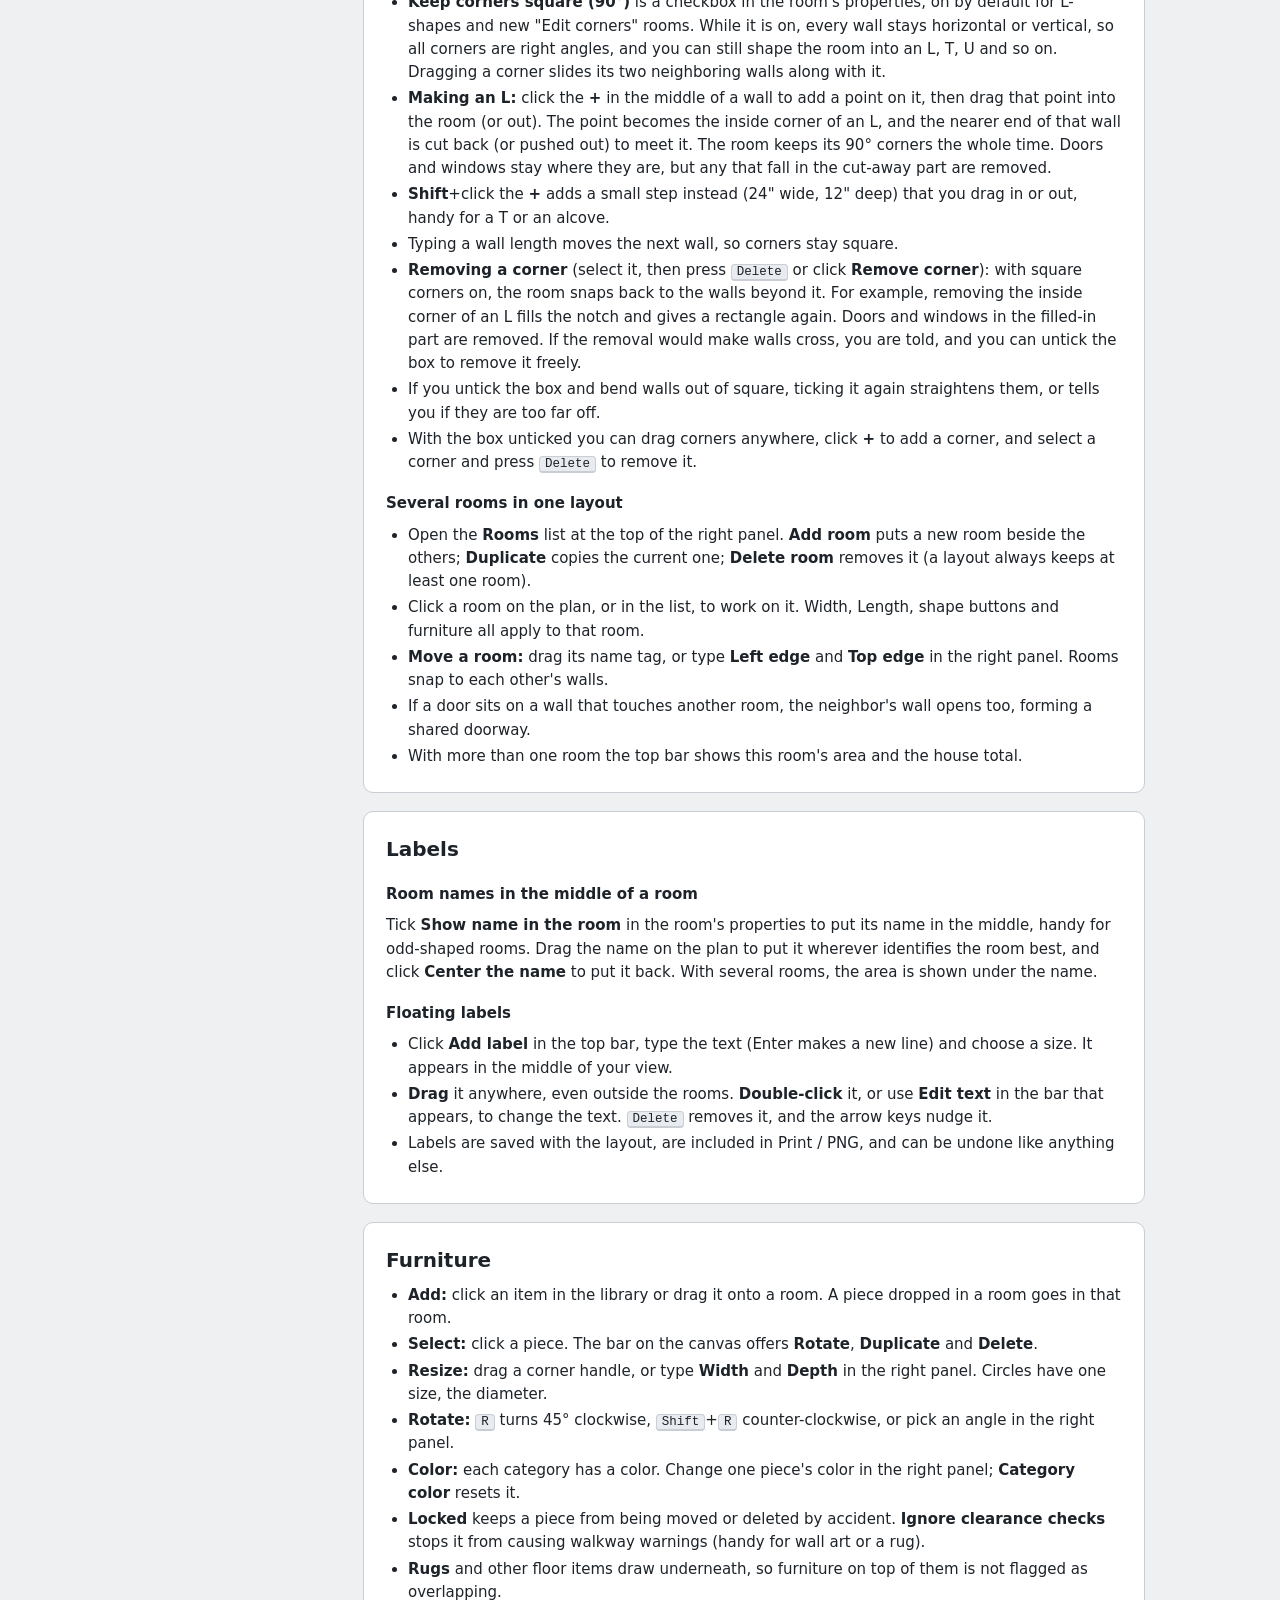
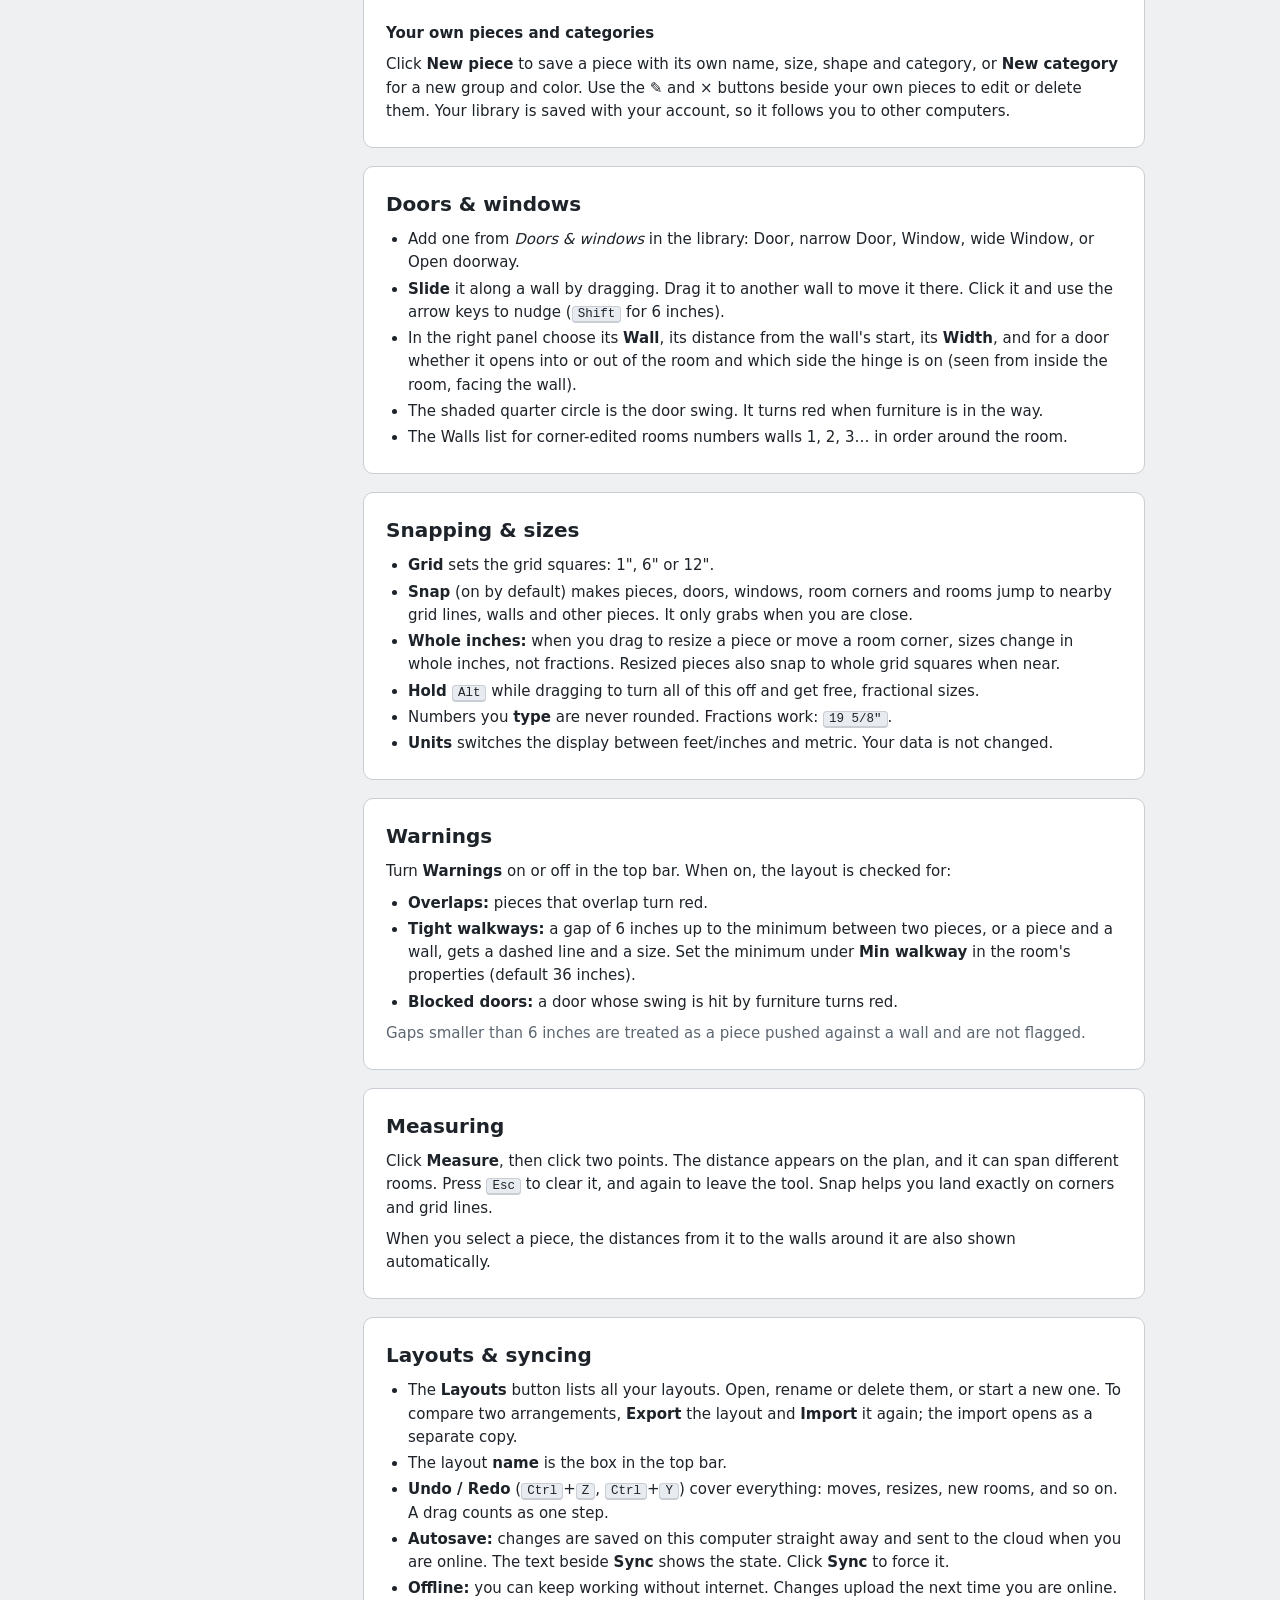
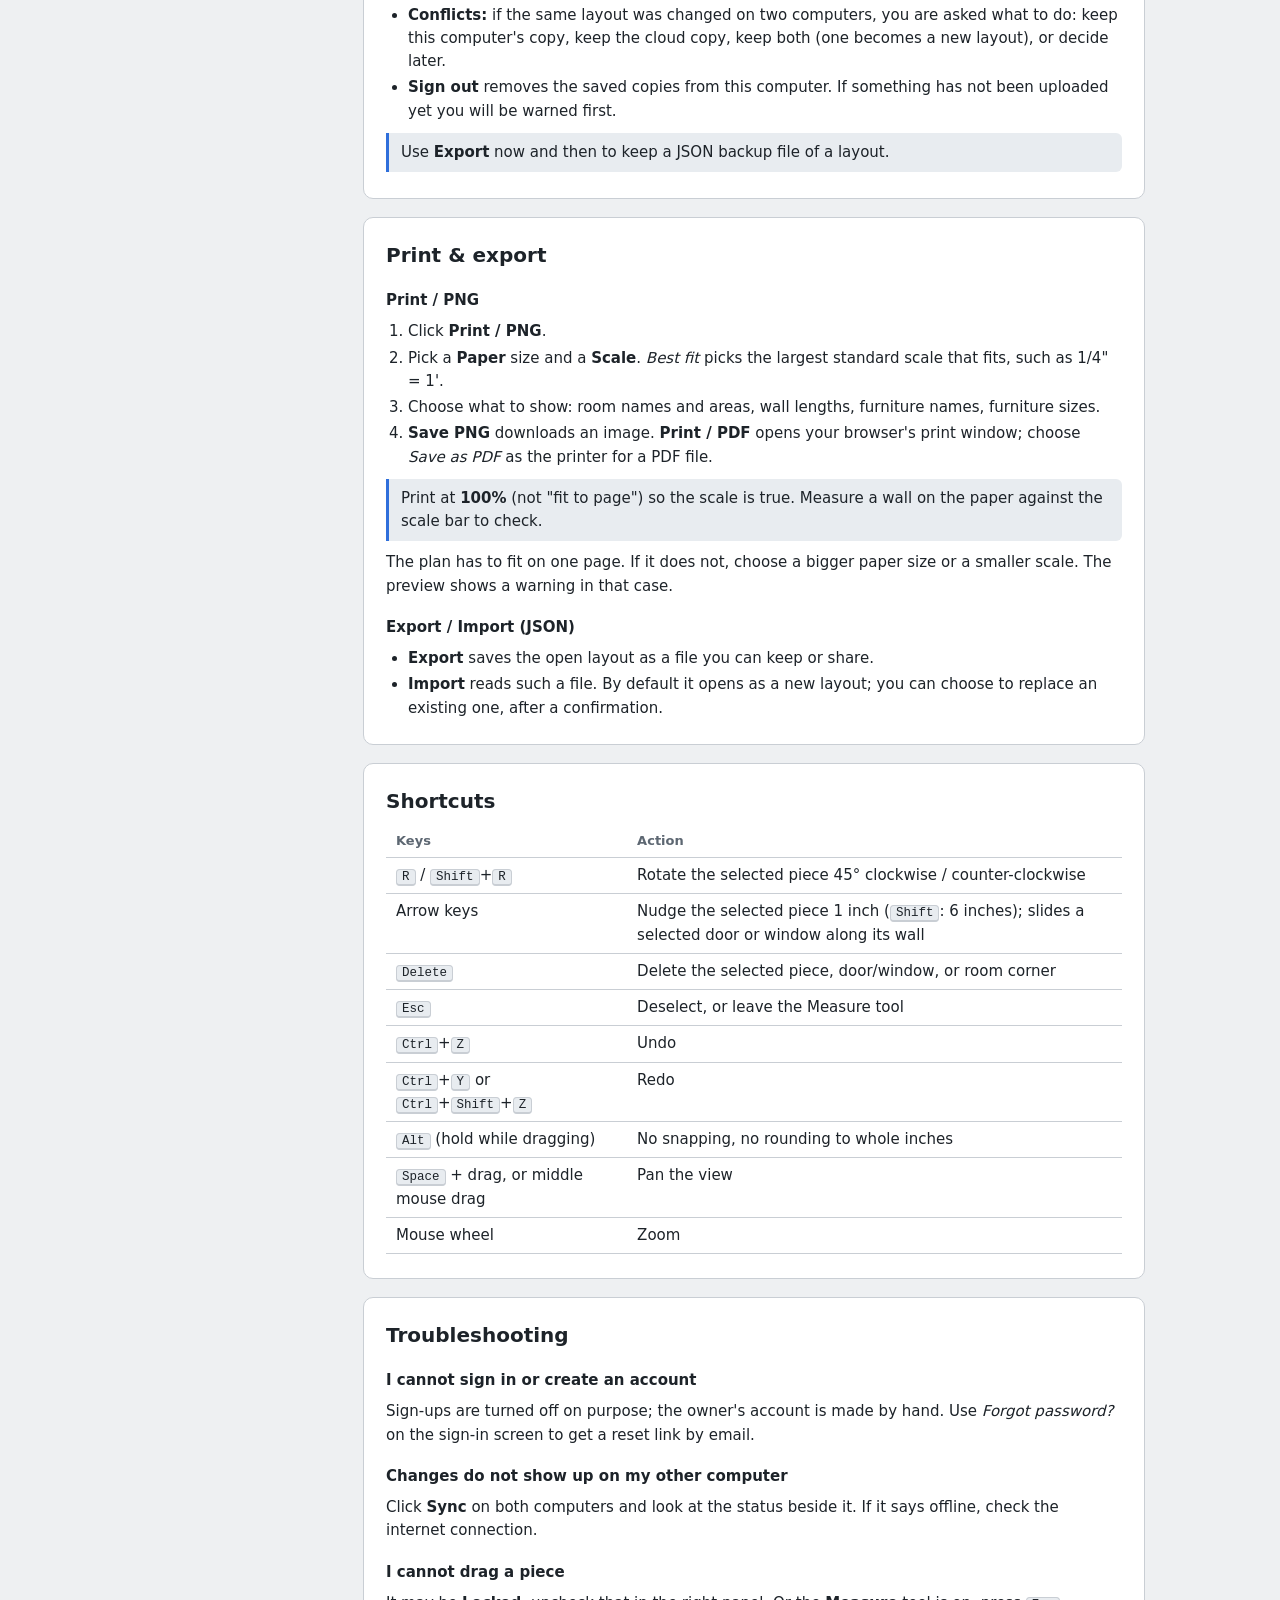
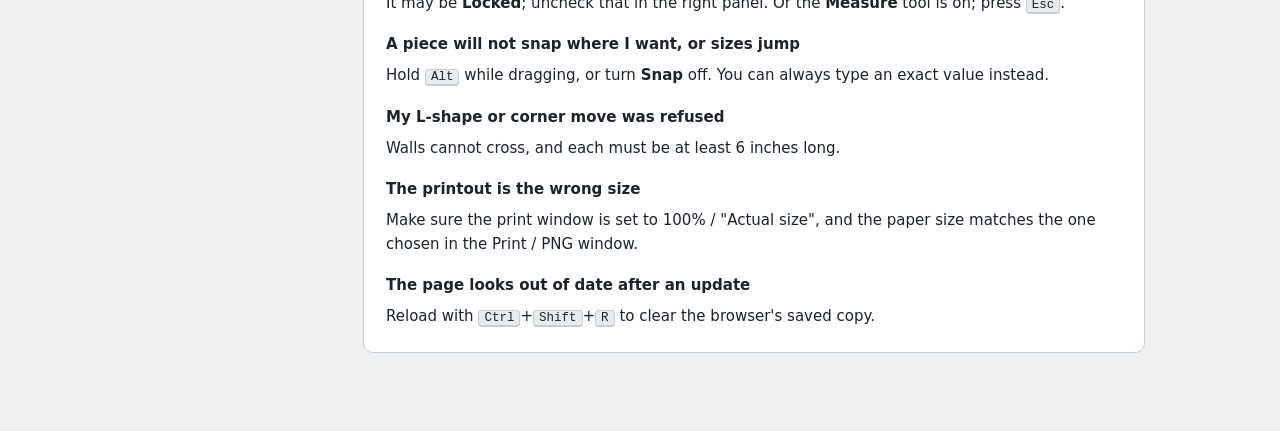
==== commit 07590adb: "room lables" ====
--- a/help.html
+++ b/help.html
@@ -61,6 +61,7 @@
       <a href="#tutorial">Quick tutorial</a>
       <a href="#screen">The screen</a>
       <a href="#rooms">Rooms</a>
+      <a href="#labels">Labels</a>
       <a href="#furniture">Furniture</a>
       <a href="#openings">Doors &amp; windows</a>
       <a href="#snapping">Snapping &amp; sizes</a>
@@ -135,6 +136,18 @@
           <li><b>Move a room:</b> drag its name tag, or type <b>Left edge</b> and <b>Top edge</b> in the right panel. Rooms snap to each other's walls.</li>
           <li>If a door sits on a wall that touches another room, the neighbor's wall opens too, forming a shared doorway.</li>
           <li>With more than one room the top bar shows this room's area and the house total.</li>
+        </ul>
+      </section>
+
+      <section id="labels">
+        <h2>Labels</h2>
+        <h3>Room names in the middle of a room</h3>
+        <p>Tick <b>Show name in the room</b> in the room's properties to put its name in the middle, handy for odd-shaped rooms. Drag the name on the plan to put it wherever identifies the room best, and click <b>Center the name</b> to put it back. With several rooms, the area is shown under the name.</p>
+        <h3>Floating labels</h3>
+        <ul>
+          <li>Click <b>Add label</b> in the top bar, type the text (Enter makes a new line) and choose a size. It appears in the middle of your view.</li>
+          <li><b>Drag</b> it anywhere, even outside the rooms. <b>Double-click</b> it, or use <b>Edit text</b> in the bar that appears, to change the text. <kbd>Delete</kbd> removes it, and the arrow keys nudge it.</li>
+          <li>Labels are saved with the layout, are included in Print / PNG, and can be undone like anything else.</li>
         </ul>
       </section>
 
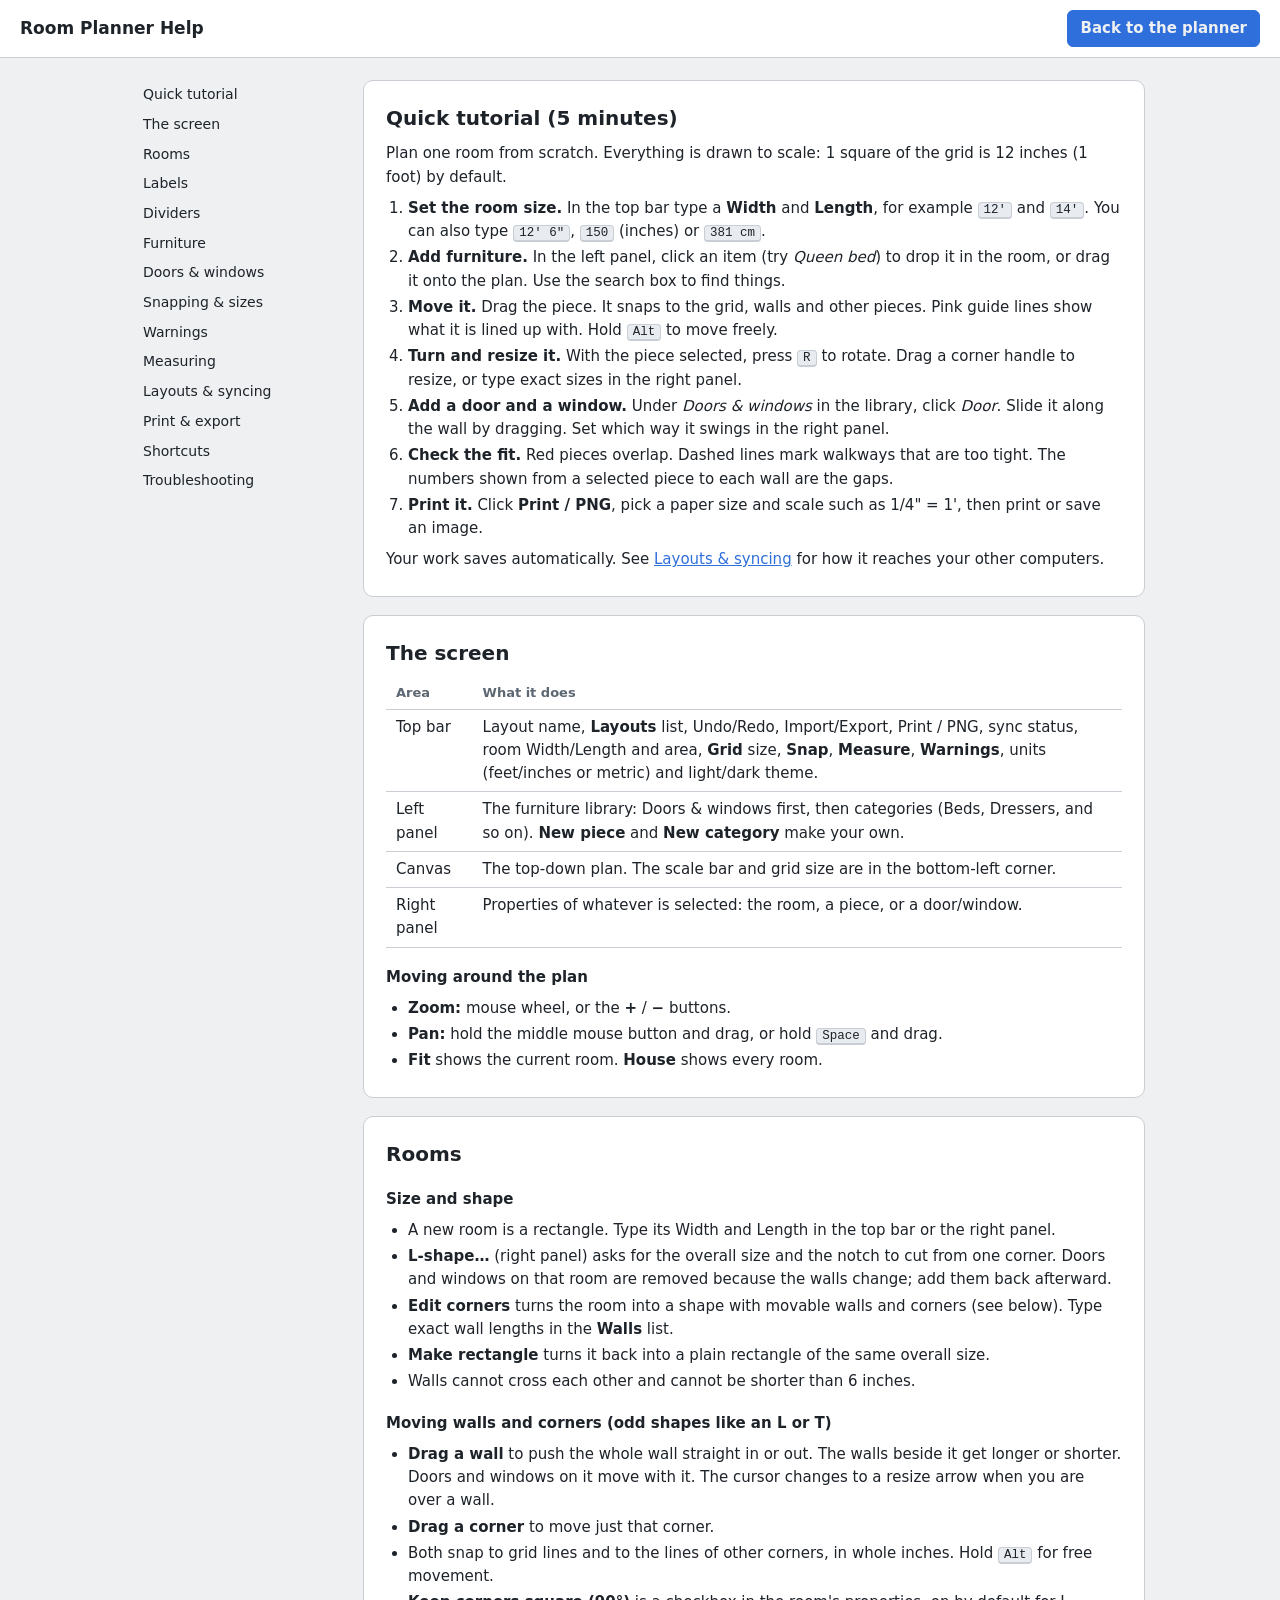
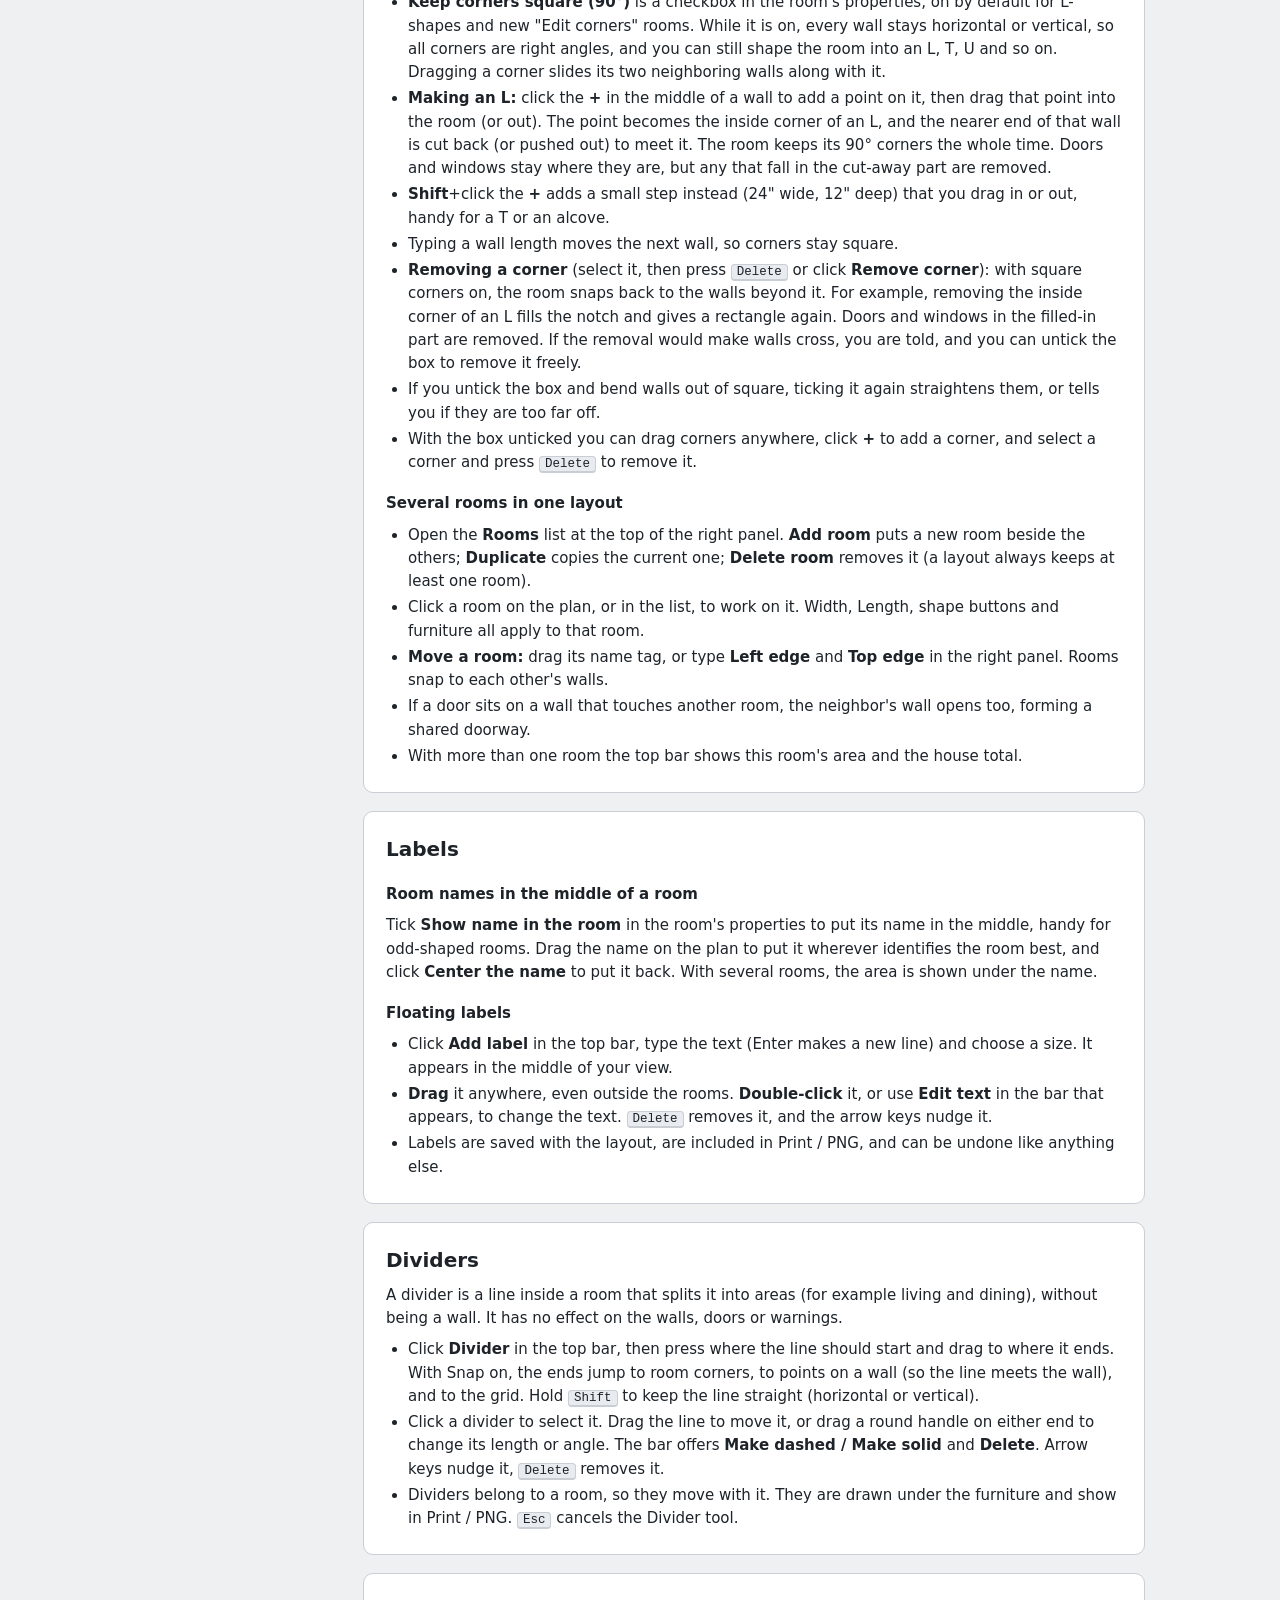
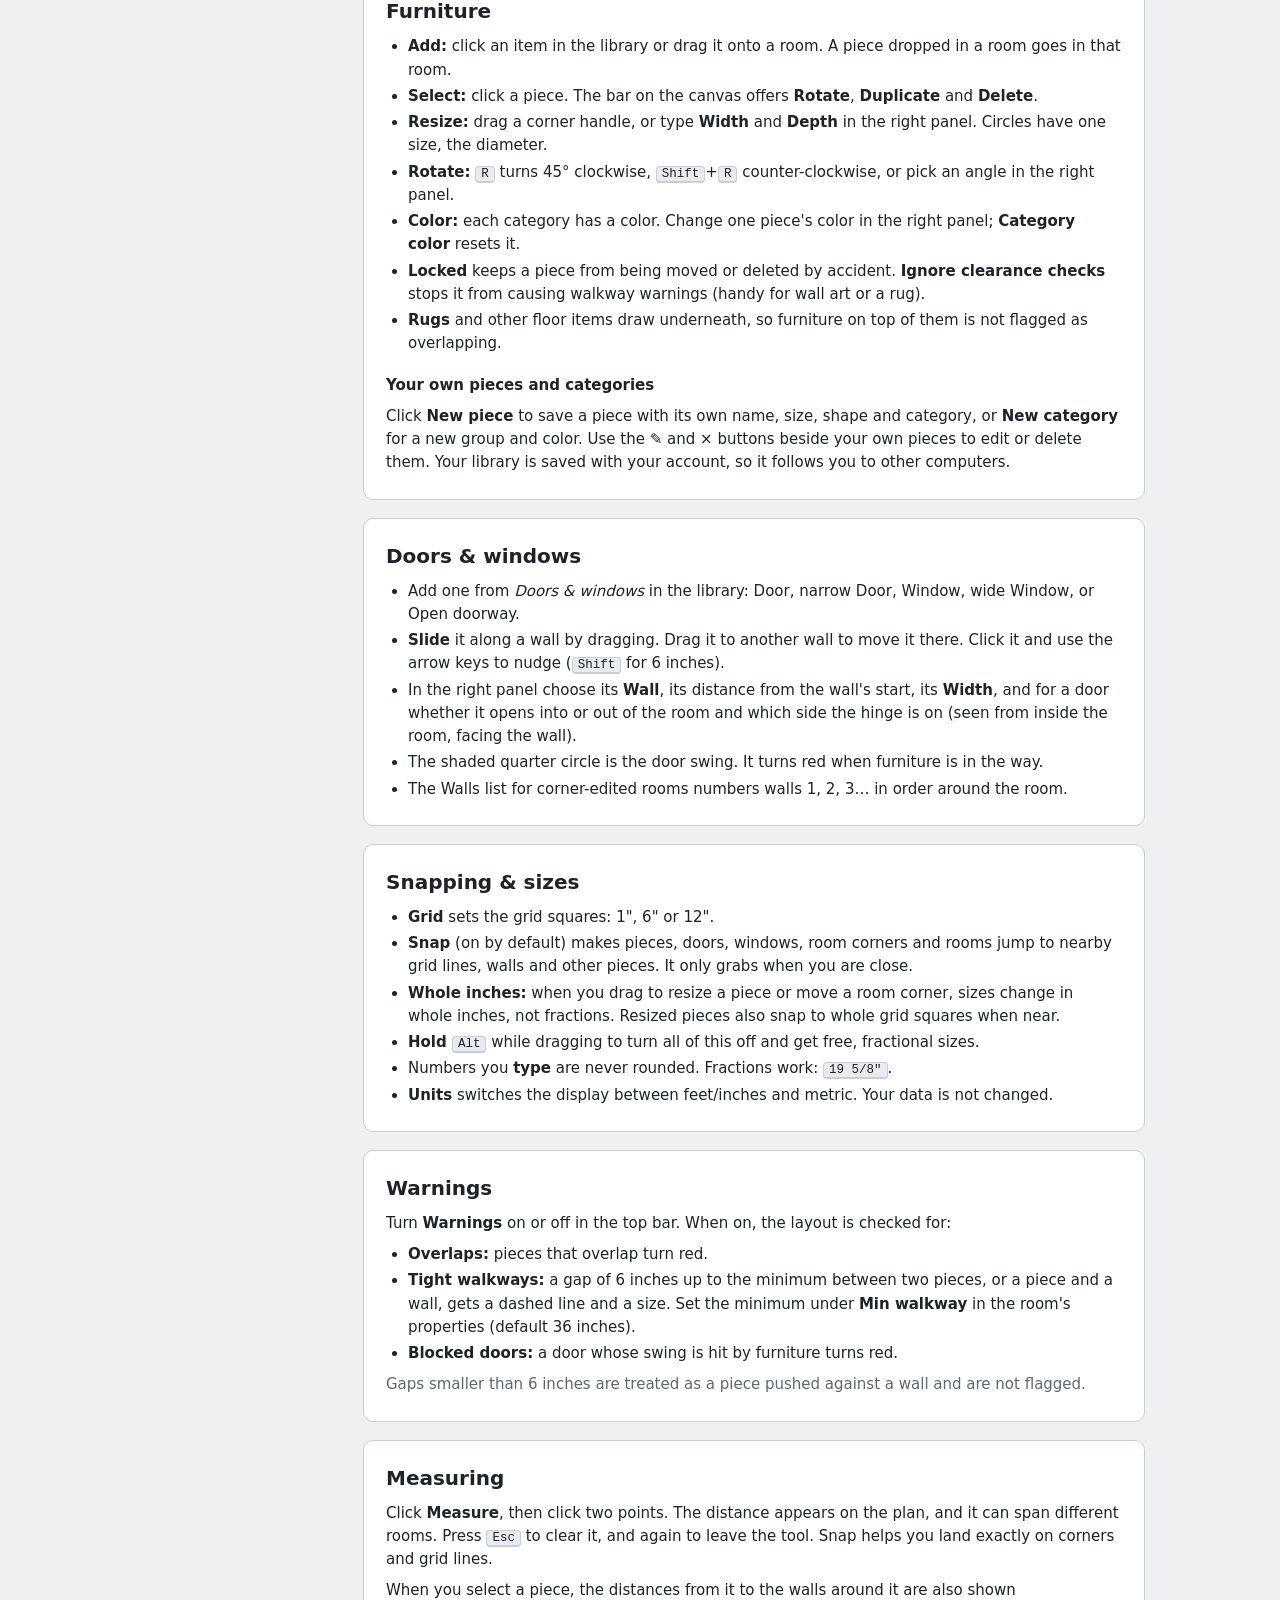
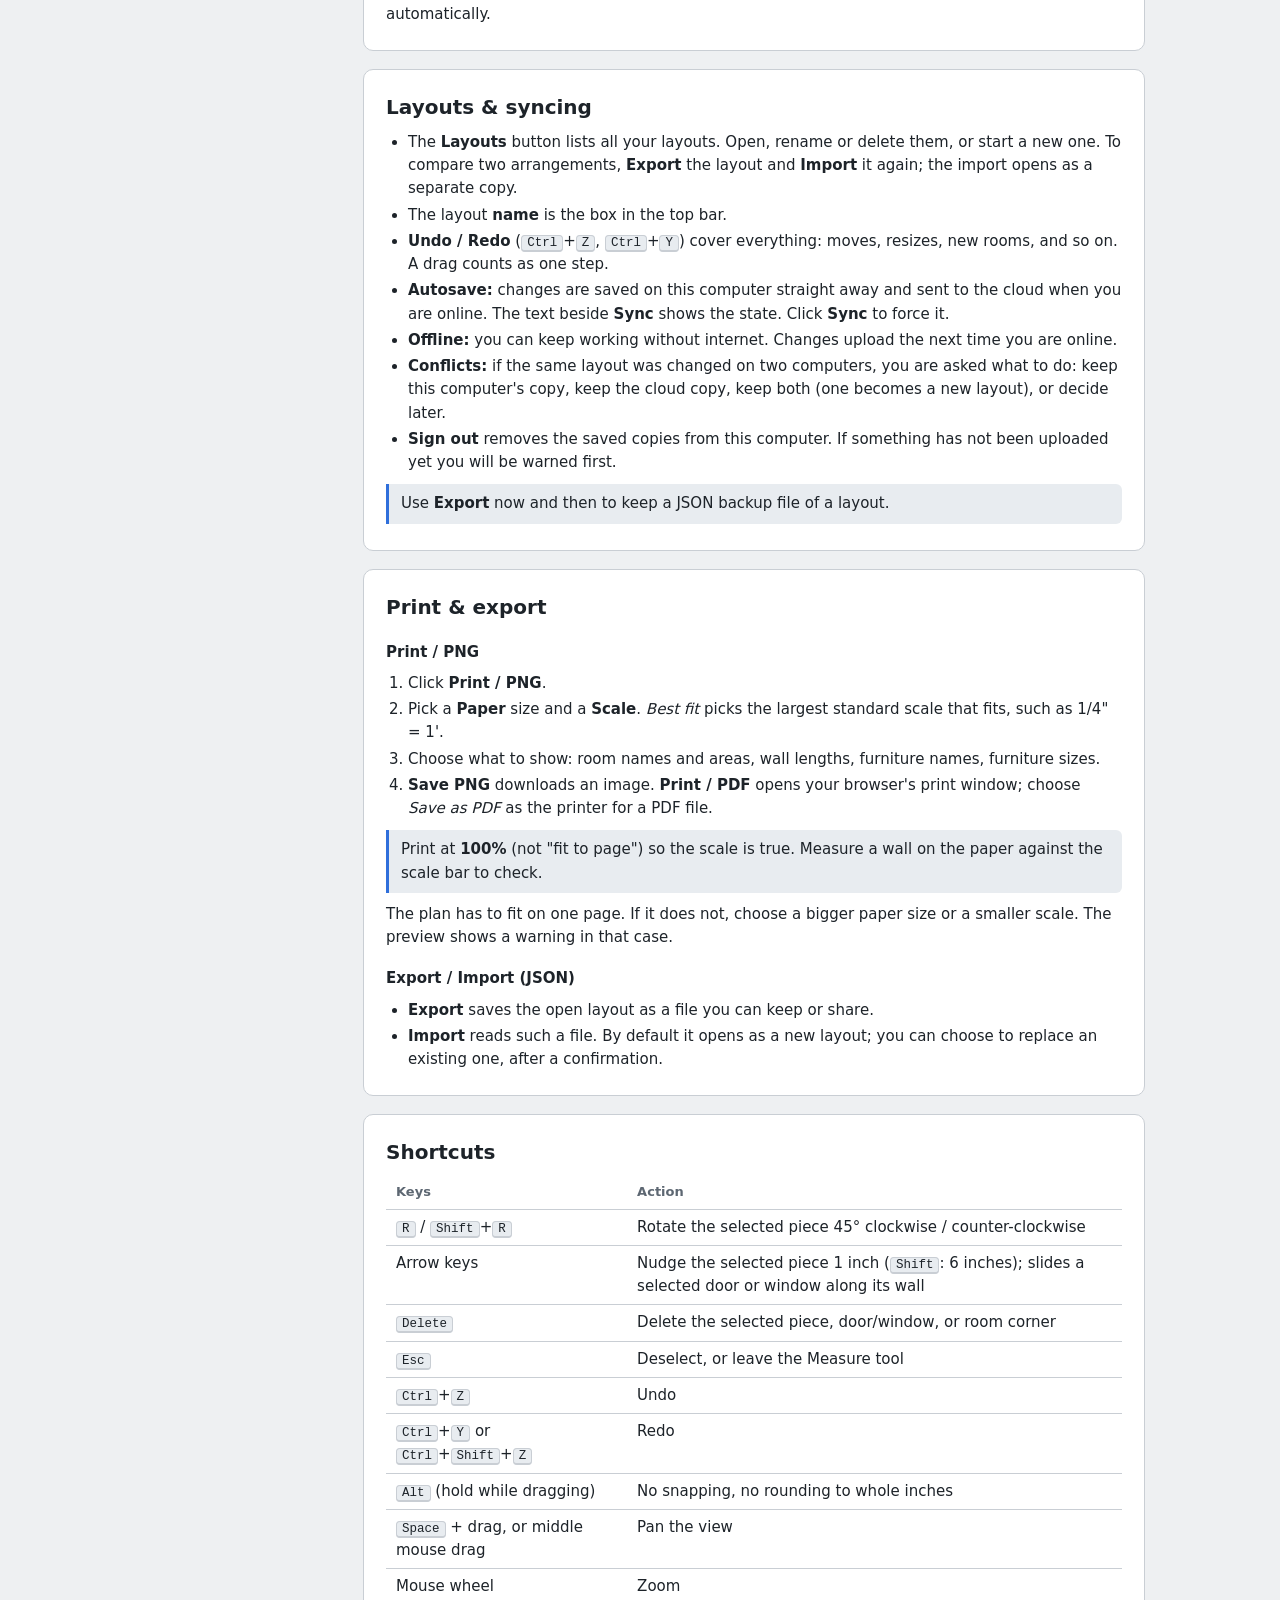
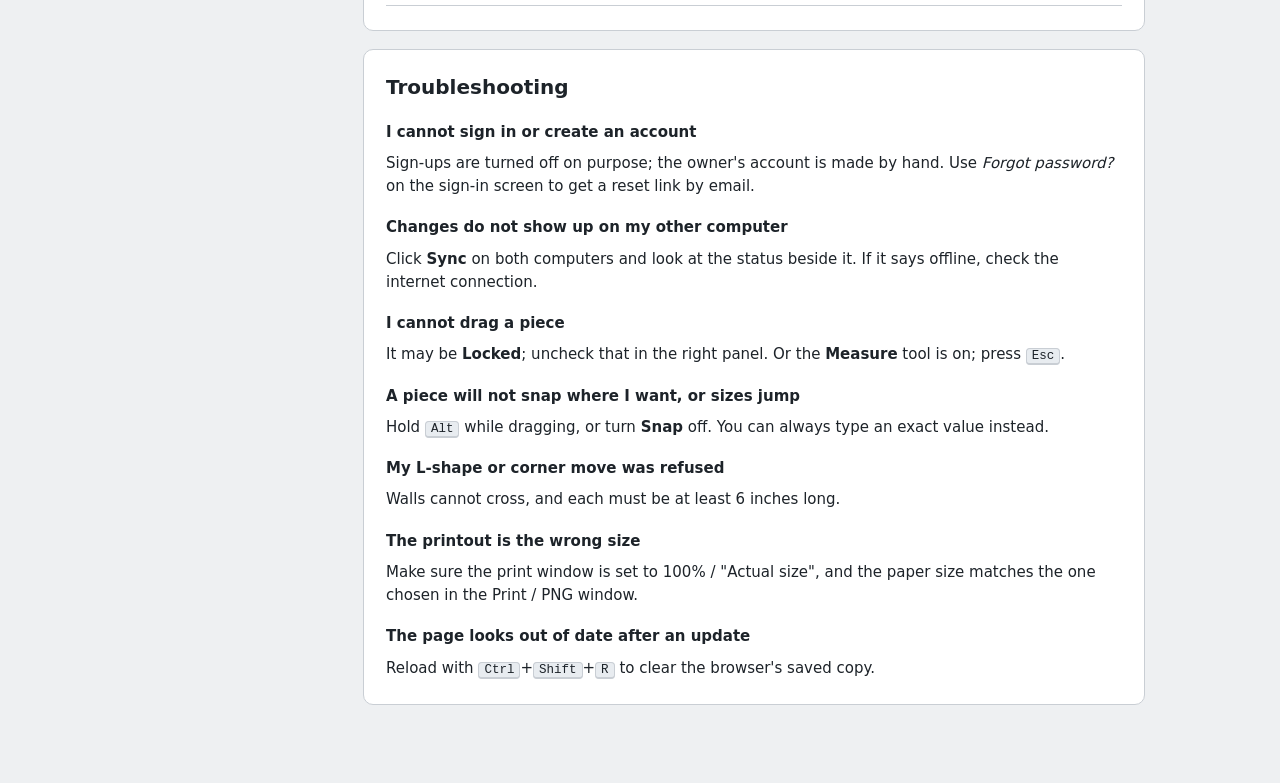
==== commit 5a0baa74: "dividers and lables" ====
--- a/help.html
+++ b/help.html
@@ -62,6 +62,7 @@
       <a href="#screen">The screen</a>
       <a href="#rooms">Rooms</a>
       <a href="#labels">Labels</a>
+      <a href="#dividers">Dividers</a>
       <a href="#furniture">Furniture</a>
       <a href="#openings">Doors &amp; windows</a>
       <a href="#snapping">Snapping &amp; sizes</a>
@@ -148,6 +149,16 @@
           <li>Click <b>Add label</b> in the top bar, type the text (Enter makes a new line) and choose a size. It appears in the middle of your view.</li>
           <li><b>Drag</b> it anywhere, even outside the rooms. <b>Double-click</b> it, or use <b>Edit text</b> in the bar that appears, to change the text. <kbd>Delete</kbd> removes it, and the arrow keys nudge it.</li>
           <li>Labels are saved with the layout, are included in Print / PNG, and can be undone like anything else.</li>
+        </ul>
+      </section>
+
+      <section id="dividers">
+        <h2>Dividers</h2>
+        <p>A divider is a line inside a room that splits it into areas (for example living and dining), without being a wall. It has no effect on the walls, doors or warnings.</p>
+        <ul>
+          <li>Click <b>Divider</b> in the top bar, then press where the line should start and drag to where it ends. With Snap on, the ends jump to room corners, to points on a wall (so the line meets the wall), and to the grid. Hold <kbd>Shift</kbd> to keep the line straight (horizontal or vertical).</li>
+          <li>Click a divider to select it. Drag the line to move it, or drag a round handle on either end to change its length or angle. The bar offers <b>Make dashed / Make solid</b> and <b>Delete</b>. Arrow keys nudge it, <kbd>Delete</kbd> removes it.</li>
+          <li>Dividers belong to a room, so they move with it. They are drawn under the furniture and show in Print / PNG. <kbd>Esc</kbd> cancels the Divider tool.</li>
         </ul>
       </section>
 
